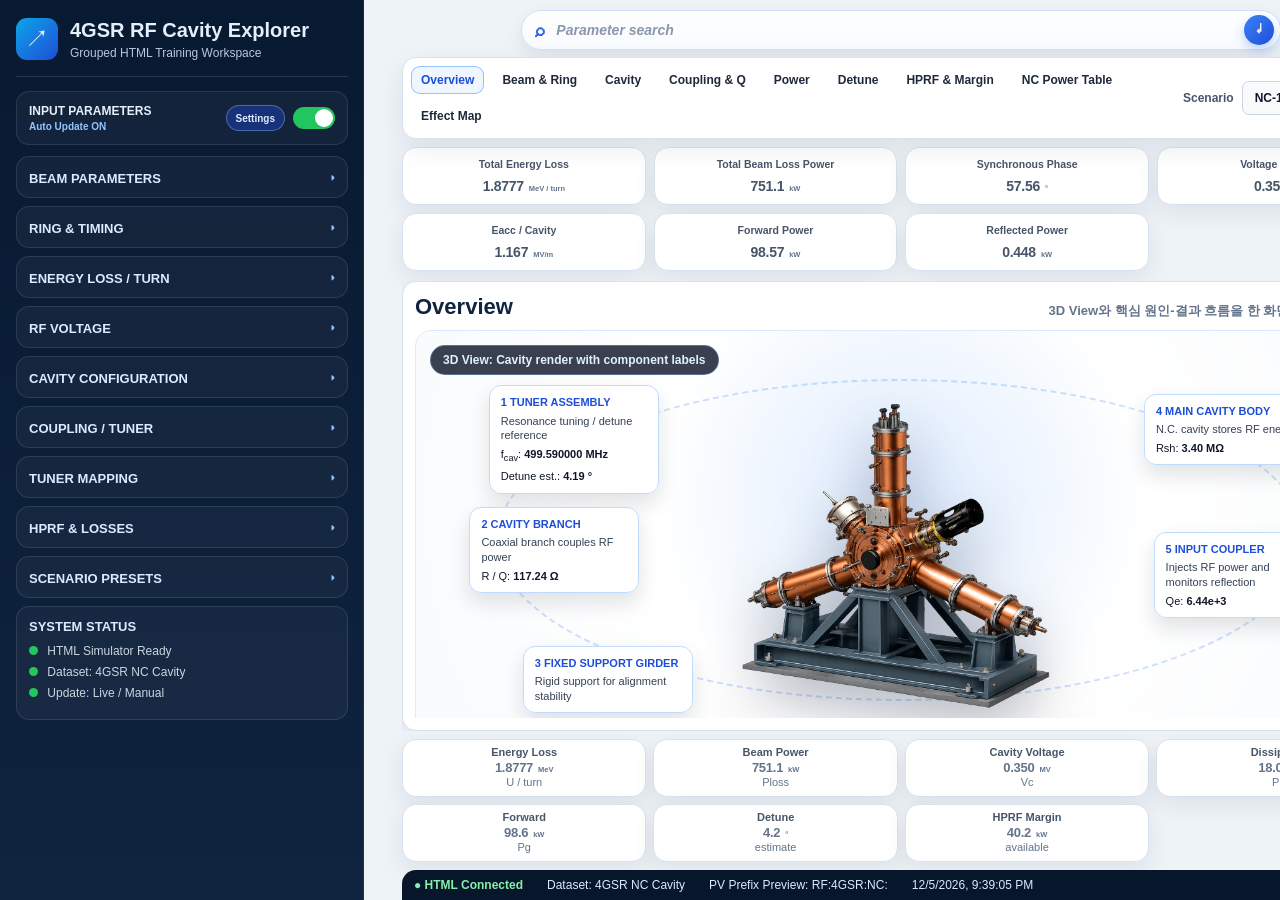
==== 4gsr_rf_cavity_explorer_html_v53_calculated_formula_tooltips/index.html @ 70a38a44 "Initial 4GSR RF Cavity Explorer V53" ====
<!DOCTYPE html>
<html lang="ko">
<head>
  <meta charset="UTF-8" />
  <meta name="viewport" content="width=device-width, initial-scale=1.0" />
  <title>4GSR RF Cavity Explorer</title>
  <link rel="stylesheet" href="style.css" />
</head>

<body>
  <div class="app-shell">
    <aside class="left-sidebar">
      <div class="sidebar-content-scroll">
      <div class="brand">
        <div class="brand-icon">↗</div>
        <div>
          <h1>4GSR RF Cavity Explorer</h1>
          <p>Grouped HTML Training Workspace</p>
        </div>
      </div>

      <div class="sidebar-section auto-row">
        <span>Input Parameters <small id="autoModeText">Auto Update ON</small></span>
        <button type="button" id="toggleAllGroups" class="group-toggle-btn">Settings</button>
        <label class="switch" title="ON: 입력 즉시 반영 / OFF: Apply Changes 후 반영">
          <input id="autoUpdate" type="checkbox" checked data-impact="Enable: 입력 즉시 계산 결과 반영. Disable: 입력값은 바뀌지만 Apply Changes를 눌러야 결과 반영." />
          <span></span>
        </label>
      </div>

      <div class="input-group" data-search-group="beam energy current ib">
        <h3>Beam Parameters</h3>
        <div class="group-body">
        <label>Beam Energy, E<sub>b</sub> <em>GeV</em>
          <input id="energy" type="number" value="4.0" step="0.1" data-impact="Energy Gain Ratio에 영향. 현재 RF power budget에는 직접 영향이 작습니다.">
        </label>
        <label>Beam Current, I<sub>b</sub> <em>mA</em>
          <input id="current" type="number" value="400" step="10" data-impact="Total Beam Loss Power, Beam Power Pb, Forward Power Pg, HPRF Margin에 영향.">
        </label>
      
        </div>
      </div><div class="input-group" data-search-group="ring timing circumference harmonic rf frequency revolution f0">
        <h3>Ring & Timing</h3>
        <div class="group-body">
        <label>Circumference, C <em>m</em>
          <input id="circumference" type="number" value="799.29698" step="0.00001" data-impact="Revolution frequency 검산 및 RF timing 구조에 영향.">
        </label>
        <label>Harmonic Number, h
          <input id="harmonic" type="number" value="1332" step="1" data-impact="RF Frequency = h × f0 검산값에 영향.">
        </label>
        <label>RF Frequency, f<sub>r</sub> <em>MHz</em>
          <input id="rfFreq" type="number" value="499.593469" step="0.000001" data-impact="RF period, Δf, Detune estimate에 영향.">
        </label>
        <div class="derived-pill">h × f<sub>0</sub> check: <strong id="sideRfCheck">-</strong></div>
        <label>Revolution Frequency, f<sub>0</sub> <em>MHz</em>
          <input id="revFreq" type="number" value="0.375070" step="0.000001" data-impact="RF Frequency = h × f0 검산값에 영향.">
        </label>
      
        </div>
      </div><div class="input-group" data-search-group="energy loss bending id other total">
        <h3>Energy Loss / Turn</h3>
        <div class="group-body">
        <label>Bending Loss <em>keV</em>
          <input id="lossBending" type="number" value="1097.65" step="0.01" data-impact="Total Energy Loss, Beam Loss Power, Synchronous Phase, Pb, Pg에 영향.">
        </label>
        <label>ID Loss <em>keV</em>
          <input id="lossID" type="number" value="720" step="0.01" data-impact="Total Energy Loss, Beam Loss Power, Synchronous Phase, Pb, Pg에 영향.">
        </label>
        <label>Other Loss <em>keV</em>
          <input id="lossOther" type="number" value="60" step="0.01" data-impact="Total Energy Loss, Beam Loss Power, Synchronous Phase, Pb, Pg에 영향.">
        </label>
        <div class="derived-pill">Total Energy Loss: <strong id="sideTotalLoss">-</strong></div>
      
        </div>
      </div><div class="input-group" data-search-group="rf voltage total voltage vacc">
        <h3>RF Voltage</h3>
        <div class="group-body">
        <label>Total Voltage, V<sub>acc</sub> <em>MV</em>
          <input id="vTotal" type="number" value="3.5" step="0.01" data-impact="q, φs, Voltage/Cavity, Eacc, Pc, βopt에 영향.">
        </label>
      
        </div>
      </div><div class="input-group" data-search-group="cavity number ncav r/q q0 rsh length eacc pc">
        <h3>Cavity Configuration</h3>
        <div class="group-body">
        <label># of Cavities
          <input id="nCav" type="number" value="10" step="1" min="1" data-impact="Voltage/Cavity, Eacc, Pc, Pb, Pg, 기준표 행 강조에 영향.">
        </label>
        <label>R / Q <em>Ω</em>
          <input id="rq" type="number" value="117.24" step="0.01" data-impact="R/Q 표시와 Cavity Branch 라벨에 영향.">
        </label>
        <label>Q<sub>0</sub>
          <input id="q0" type="number" value="29000" step="100" data-impact="Qe, QL에 영향.">
        </label>
        <label>Shunt Impedance, R<sub>sh</sub> <em>MΩ</em>
          <input id="rsh" type="number" value="3.4" step="0.01" data-impact="Dissipated Power Pc, βopt, Forward Power Pg에 영향.">
        </label>
        <label>Cavity Length, l<sub>c</sub> <em>m</em>
          <input id="cavLength" type="number" value="0.3000364062" step="0.001" data-impact="Eacc / cavity에 영향.">
        </label>
      
        </div>
      </div><div class="input-group" data-search-group="coupling beta tuner qe ql">
        <h3>Coupling / Tuner</h3>
        <div class="group-body">
        <label>Coupling Beta, β
          <input id="beta" type="number" value="4.5" step="0.1" data-impact="Qe, QL, βopt 비교, coupling 상태에 영향.">
        </label>
        <div class="derived-pill">External Q, Q<sub>e</sub>: <strong id="sideQe">-</strong></div>
      
        </div>
      </div><div class="input-group" data-search-group="tuner position plunger fcav delta detune frequency spec">
        <h3>Tuner Mapping</h3>
        <div class="group-body">
        <label>Tuner Position <em>mm</em>
          <input id="tunerPos" type="number" value="10.00" step="0.1" data-impact="CAD trend 기반 f_cav, Δf, Detune Estimate, Q0 trend에 영향.">
        </label>
        <label>Reference Position <em>mm</em>
          <input id="tunerRefPosition" type="number" value="10.00" step="0.1" data-impact="RF Test 기준점. 기본값 10 mm에서 foper=499.59 MHz로 정규화합니다.">
        </label>
        <label>Reference Frequency <em>MHz</em>
          <input id="tunerRefFreq" type="number" value="499.59" step="0.001" data-impact="RF Test 기준 운전 주파수. f_cav 추정 기준점과 spec 판정에 영향.">
        </label>
        <label>Spec Window <em>±MHz</em>
          <input id="tunerSpecWindow" type="number" value="0.25" step="0.01" data-impact="운전 주파수 PASS/WARNING 판정 범위에 영향.">
        </label>
        <div class="derived-pill">Mapping Source: <strong>CAD trend normalized to RF Test</strong></div>
        <div class="derived-pill">Estimated f<sub>cav</sub>: <strong id="sideFcav">-</strong></div>
        <div class="derived-pill">Δf = f<sub>RF</sub> - f<sub>cav</sub>: <strong id="sideDeltaF">-</strong></div>
      
        </div>
      </div><div class="input-group" data-search-group="hprf line loss hom sspa margin">
        <h3>HPRF & Losses</h3>
        <div class="group-body">
        <label>Transmission Line Loss <em>kW</em>
          <input id="lineLoss" type="number" value="10.0" step="0.01" data-impact="Required SSPA, HPRF Margin에 영향.">
        </label>
        <label>HOM Absorber Loss <em>kW</em>
          <input id="homLoss" type="number" value="5.0" step="0.01" data-impact="Required Coupler Power, Required SSPA, HPRF Margin에 영향.">
        </label>
        <label>SSPA Operation Point <em>%</em>
          <input id="opPoint" type="number" value="73" step="1" data-impact="Rated HPRF 및 Available Margin에 영향.">
        </label>
      
        </div>
      </div><div class="input-group" data-search-group="scenario nc8 nc9 nc10 nc11 nc12 custom">
        <h3>Scenario Presets</h3>
        <div class="group-body">
        <div class="scenario-buttons">
          <button type="button" class="scenario-btn" data-cav="8">NC-8</button>
          <button type="button" class="scenario-btn" data-cav="9">NC-9</button>
          <button type="button" class="scenario-btn" data-cav="10">NC-10</button>
          <button type="button" class="scenario-btn" data-cav="11">NC-11</button>
          <button type="button" class="scenario-btn" data-cav="12">NC-12</button>
          <button type="button" class="scenario-btn custom" data-cav="custom">CUSTOM</button>
        </div>
        <div id="pendingBadge" class="pending-badge">변경 대기: Apply Changes를 누르면 결과에 반영됩니다.</div>
        <div class="button-row">
          <button type="button" id="resetBtn" class="secondary-btn">Reset</button>
          <button type="button" id="applyBtn" class="primary-btn">Apply Changes</button>
        </div>
      
        </div>
      </div><div class="system-status">
        <h3>System Status</h3>
        <p><span></span> HTML Simulator Ready</p>
        <p><span></span> Dataset: 4GSR NC Cavity</p>
        <p><span></span> Update: Live / Manual</p>
      </div>
    
      </div>
      <div class="sidebar-scrollbar" aria-hidden="true"><div class="sidebar-scrollbar-thumb"></div></div>
    </aside>

    <main class="main-dashboard">
      <section class="search-row">
        <button type="button" id="mobileParamToggle" class="mobile-param-toggle">Parameters</button>
        <div class="parameter-search" role="search" aria-label="Parameter search">
          <span class="search-icon">⌕</span>
          <input id="parameterSearch" type="search" placeholder="Parameter search" autocomplete="off">
          <button type="button" id="parameterSearchBtn" aria-label="Search parameter">↵</button>
          <div id="searchSuggestions" class="search-suggestions"></div>
          <div id="searchStatus" class="search-status"></div>
        </div>
      </section>
      <header class="top-nav">
        <nav>
          <button type="button" class="tab active" data-tab="overview" data-guide="3D View와 핵심 계산 결과를 한 화면에서 확인합니다.">Overview</button>
          <button type="button" class="tab" data-tab="beam" data-guide="Beam energy, current, RF frequency, revolution timing과 beam power 변화를 확인합니다.">Beam & Ring</button>
          <button type="button" class="tab" data-tab="cavity" data-guide="Cavity 수, Vc, Eacc, Pc, Rsh 등 cavity load 변화를 확인합니다.">Cavity</button>
          <button type="button" class="tab" data-tab="coupling" data-guide="Q0, Qe, QL, β, βopt 관계와 coupling 민감도를 확인합니다.">Coupling & Q</button>
          <button type="button" class="tab" data-tab="power" data-guide="SSPA → Line → Coupler → Cavity → Beam RF power flow를 확인합니다.">Power</button>
          <button type="button" class="tab" data-tab="detune" data-guide="Tuner position, f_cav, Δf, detune estimate와 plunger tuning reference를 확인합니다.">Detune</button>
          <button type="button" class="tab" data-tab="hprf" data-guide="Required SSPA, rated HPRF, operation point, available margin을 확인합니다.">HPRF & Margin</button>
          <button type="button" class="tab" data-tab="diagnostics" data-guide="NC-8~NC-12 기준 RF power table을 확인합니다.">NC Power Table</button>
          <button type="button" class="tab" data-tab="effect" data-guide="입력 파라미터가 결과값과 운전 판단으로 연결되는 흐름을 확인합니다.">Effect Map</button>
        </nav>
        <div class="scenario-select">
          <span>Scenario</span>
          <select id="scenarioSelect">
            <option value="8">NC-8</option>
            <option value="9">NC-9</option>
            <option value="10" selected>NC-10 Baseline</option>
            <option value="11">NC-11</option>
            <option value="12">NC-12</option>
          </select>
        </div>
      </header>

      <section class="kpi-grid">
        <article class="kpi-card"><span>Total Energy Loss</span><strong id="kpiTotalLoss">-</strong><small>MeV / turn</small></article>
        <article class="kpi-card"><span>Total Beam Loss Power</span><strong id="kpiBeamLoss">-</strong><small>kW</small></article>
        <article class="kpi-card"><span>Synchronous Phase</span><strong id="kpiPhase">-</strong><small>acos(U / Vacc)</small></article>
        <article class="kpi-card"><span>Voltage / Cavity</span><strong id="kpiVc">-</strong><small>MV</small></article>
        <article class="kpi-card"><span>Eacc / Cavity</span><strong id="kpiEacc">-</strong><small>MV/m</small></article>
        <article class="kpi-card"><span>Forward Power</span><strong id="kpiPg">-</strong><small>kW</small></article>
        <article class="kpi-card"><span>Reflected Power</span><strong id="kpiPr">-</strong><small>kW</small></article>
      </section>

      <section class="workspace-grid">
        <section class="view-area card" id="mainViewArea">
          <div class="view-head">
            <h2 id="viewTitle">Overview</h2>
            <p id="viewSubtitle">3D View와 핵심 원인-결과 흐름을 한 화면에서 확인합니다.</p>
          </div>

          <div class="tab-panel active" id="panel-overview">
            <div class="cavity-scene mode-3d image-mode-label">
              <div id="modeBadge" class="mode-badge">3D View: Cavity render with component labels</div>
              <img src="assets/cavity.png" alt="4GSR NC Cavity render" class="cavity-img" draggable="false">
              <div class="annotation anno-tuner" data-label-area="tuner"><b>1 Tuner Assembly</b><span>Resonance tuning / detune reference</span><em>f<sub>cav</sub>: <strong id="annoFcav">-</strong></em><em>Detune est.: <strong id="annoDetune">-</strong></em></div>
              <div class="annotation anno-branch" data-label-area="branch"><b>2 Cavity Branch</b><span>Coaxial branch couples RF power</span><em>R / Q: <strong id="annoRQ">117.24 Ω</strong></em></div>
              <div class="annotation anno-frame" data-label-area="frame"><b>3 Fixed Support Girder</b><span>Rigid support for alignment stability</span></div>
              <div class="annotation anno-body" data-label-area="body"><b>4 Main Cavity Body</b><span>N.C. cavity stores RF energy</span><em>Rsh: <strong id="annoRsh">3.40 MΩ</strong></em></div>
              <div class="annotation anno-coupler" data-label-area="coupler"><b>5 Input Coupler</b><span>Injects RF power and monitors reflection</span><em>Qe: <strong id="annoQe">-</strong></em></div>
            </div>
          </div>

          <div class="tab-panel" id="panel-beam">
            <div class="panel-grid">
              <div class="info-card"><h3>Beam / Ring Basis</h3><p>Total energy loss determines how much RF power must be restored each turn.</p><dl><div><dt>fRF check</dt><dd id="beamRfCheck">-</dd></div><div><dt>Beam Loss Power</dt><dd id="beamLossPanel">-</dd></div></dl></div>
              <div class="info-card wide"><h3>Beam Current Sweep</h3><svg id="beamSweepChart" viewBox="0 0 520 260"></svg></div>
            </div>
          </div>

          <div class="tab-panel" id="panel-cavity">
            <div class="panel-grid">
              <div class="info-card"><h3>Cavity Configuration</h3><dl><div><dt>Voltage / Cavity</dt><dd id="panelVc">-</dd></div><div><dt>Eacc</dt><dd id="panelEacc">-</dd></div><div><dt>Pc</dt><dd id="panelPc">-</dd></div></dl></div>
              <div class="info-card wide"><h3>Cavity Count Sweep</h3><select id="chartMetric"><option value="coupler">Required Coupler Power</option><option value="hprf">HPRF Output</option><option value="rated">Rated HPRF</option><option value="pc">Dissipated Power</option><option value="pb">Beam Power</option></select><svg id="cavitySweepChart" viewBox="0 0 520 260"></svg></div>
            </div>
          </div>

          <div class="tab-panel" id="panel-coupling">
            <div class="panel-grid">
              <div class="info-card"><h3>Coupling & Q</h3><dl><div><dt>Qe = Q0 / β</dt><dd id="panelQe">-</dd></div><div><dt>QL = Q0 / (1+β)</dt><dd id="panelQL">-</dd></div><div><dt>βopt</dt><dd id="panelBetaOpt">-</dd></div></dl></div>
              <div class="info-card"><h3>Coupling Meaning</h3><p>Beam loading changes optimum coupling. β and QL affect detune sensitivity and reflected power condition.</p></div>
            </div>
          </div>

          <div class="tab-panel" id="panel-power">
            <div class="power-flow-wide">
              <h3>RF Power Flow</h3>
              <div class="power-flow-mainline">
                <div class="node">SSPA<br><strong id="flowSSPA">-</strong></div>
                <span>→</span>
                <div class="node">Line Loss<br><strong id="flowLine">-</strong></div>
                <span>→</span>
                <div class="node">Coupler<br><strong id="flowCoupler">-</strong></div>
                <span>→</span>
                <div class="node">Cavity<br><strong id="flowCavity">-</strong></div>
                <span>→</span>
                <div class="node">Beam<br><strong id="flowBeam">-</strong></div>
              </div>
              <div class="power-flow-split">
                <div>Dissipated<br><strong id="flowPc">-</strong></div>
                <div>Reflected<br><strong id="flowPr">-</strong></div>
              </div>
            </div>
          </div>

          <div class="tab-panel" id="panel-detune">
            <div class="panel-grid">
              <div class="info-card"><h3>Tuner Mapping</h3><dl><div><dt>Estimated f<sub>cav</sub></dt><dd id="panelFcav">-</dd></div><div><dt>Δf</dt><dd id="panelDeltaF">-</dd></div><div><dt>df/dx</dt><dd id="panelSlope">-</dd></div><div><dt>CAD Q0 Trend</dt><dd id="panelCadQ0">-</dd></div></dl></div>
              <div class="info-card gauge-card">
                <h3>Detune Estimate</h3>
                <div class="detune-semi-gauge">
                  <svg class="detune-semi-svg" viewBox="0 0 1000 620" role="img" aria-label="Detune Estimate Gauge">
                    <defs>
                      <linearGradient id="detuneArcGradient" x1="0" y1="0" x2="1" y2="0">
                        <stop offset="0%" stop-color="#3b82f6"></stop>
                        <stop offset="45%" stop-color="#bfdbfe"></stop>
                        <stop offset="55%" stop-color="#fee2e2"></stop>
                        <stop offset="100%" stop-color="#ef4444"></stop>
                      </linearGradient>
                      <radialGradient id="detuneFillGradient" cx="50%" cy="92%" r="85%">
                        <stop offset="0%" stop-color="rgba(255,255,255,0.96)"></stop>
                        <stop offset="54%" stop-color="rgba(255,255,255,0.90)"></stop>
                        <stop offset="100%" stop-color="rgba(59,130,246,0.18)"></stop>
                      </radialGradient>
                      <filter id="semiNeedleShadow" x="-60%" y="-60%" width="220%" height="220%">
                        <feDropShadow dx="10" dy="10" stdDeviation="7" flood-color="rgba(0,0,0,0.26)"></feDropShadow>
                      </filter>
                    </defs>

                    <line class="detune-title-rule top" x1="70" y1="78" x2="930" y2="78"></line>

                    <path class="detune-semi-fill" d="M180 470 A320 320 0 0 1 820 470 L500 470 Z"></path>
                    <path class="detune-semi-arc" d="M180 470 A320 320 0 0 1 820 470"></path>

                    <g class="detune-major-ticks">
                      <line x1="180" y1="470" x2="218" y2="470"></line>
                      <line x1="223" y1="310" x2="258" y2="330"></line>
                      <line x1="340" y1="193" x2="360" y2="228"></line>
                      <line x1="500" y1="150" x2="500" y2="192"></line>
                      <line x1="660" y1="193" x2="640" y2="228"></line>
                      <line x1="777" y1="310" x2="742" y2="330"></line>
                      <line x1="820" y1="470" x2="782" y2="470"></line>
                    </g>

                    <g class="detune-minor-ticks">
                      <line x1="248" y1="396" x2="277" y2="407"></line>
                      <line x1="286" y1="256" x2="311" y2="278"></line>
                      <line x1="420" y1="160" x2="428" y2="192"></line>
                      <line x1="580" y1="160" x2="572" y2="192"></line>
                      <line x1="714" y1="256" x2="689" y2="278"></line>
                      <line x1="752" y1="396" x2="723" y2="407"></line>
                    </g>

                    <g class="detune-angle-labels">
                      <text x="142" y="474">-90°</text>
                      <text x="138" y="306">-60°</text>
                      <text x="300" y="184">-30°</text>
                      <text x="500" y="123">0°</text>
                      <text x="700" y="184">+30°</text>
                      <text x="862" y="306">+60°</text>
                      <text x="858" y="474">+90°</text>
                    </g>

                    <g id="detuneNeedleGroup" transform="rotate(0 500 470)">
                      <path id="detuneNeedle" class="detune-semi-needle detune-visible-needle" d="M489 470 L489 238 Q489 224 500 224 Q511 224 511 238 L511 470 Z"></path>
                    </g>
                    <circle class="detune-semi-pivot" cx="500" cy="470" r="42"></circle>

                    <text class="detune-minus-title" x="112" y="568">− Angle°</text>
                    <text class="detune-plus-title" x="888" y="568">+ Angle°</text>

                    <foreignObject x="360" y="514" width="280" height="72">
                      <div xmlns="http://www.w3.org/1999/xhtml" class="detune-digital-box">
                        <span id="detuneCurrentAngleLabel">-</span>
                      </div>
                    </foreignObject>
                    <text class="detune-digital-caption" x="500" y="606">DETUNE</text>
                  </svg>
                </div>
                <strong id="detuneValue" class="detune-hidden-value">-</strong>
              </div>
            </div>

            <div class="detune-reference-card">
              <h3>Tuner Plunger Tuning Range Reference</h3>
              <p>RI measurement/CAD trend example for 100 mm plunger tuner: vacuum frequency at 23°C and unloaded Q versus plunger penetration.</p>
              <img src="assets/tuner_plunger_range_reference.png" alt="Tuner plunger tuning range reference graph">
            </div>
          </div>

          <div class="tab-panel" id="panel-hprf">
            <div class="panel-grid">
              <div class="info-card"><h3>HPRF Margin</h3><dl><div><dt>Required @ Coupler</dt><dd id="marginCoupler">-</dd></div><div><dt>Required @ SSPA</dt><dd id="marginSSPA">-</dd></div><div><dt>Rated HPRF</dt><dd id="marginRated">-</dd></div><div><dt>Available Margin</dt><dd id="marginAvailable">-</dd></div></dl></div>
            </div>
          </div>

          <div class="tab-panel" id="panel-diagnostics">
            <div class="table-wrap"><table class="budget-table"><thead><tr><th># Cavities</th><th>Dissipated Power [kW]</th><th>Beam Power [kW]</th><th>HOM Loss [kW]</th><th>Required Coupler [kW]</th><th>HPRF Output [kW]</th><th>Reflected Power [kW]</th><th>Rated HPRF [kW]</th></tr></thead><tbody><tr data-cav="8"><td>8</td><td>28.15</td><td>93.88</td><td>5.00</td><td>127.07</td><td>137.07</td><td>0.042</td><td>187.8</td></tr><tr data-cav="9"><td>9</td><td>22.24</td><td>83.45</td><td>5.00</td><td>110.77</td><td>120.77</td><td>0.079</td><td>165.4</td></tr><tr data-cav="10"><td>10</td><td>18.01</td><td>75.11</td><td>5.00</td><td>98.57</td><td>108.57</td><td>0.448</td><td>148.7</td></tr><tr data-cav="11"><td>11</td><td>14.89</td><td>68.28</td><td>5.00</td><td>89.14</td><td>99.14</td><td>0.976</td><td>135.8</td></tr><tr data-cav="12"><td>12</td><td>12.51</td><td>62.59</td><td>5.00</td><td>80.73</td><td>90.73</td><td>0.629</td><td>124.3</td></tr></tbody></table></div>
          </div>
        

          <div class="tab-panel" id="panel-effect">
            <div class="effect-map-panel">
              <section class="effect-flow-card">
                <h3>Effect Map</h3>
                <p>입력 파라미터가 어떤 계산 결과와 RF 운전 판단으로 연결되는지 한눈에 보는 흐름표입니다.</p>
                <div class="effect-grid">
                  <div class="effect-row"><span class="effect-source">Beam Current</span><b>→</b><span>Beam Power</span><b>→</b><span>Forward Power</span><b>→</b><span>HPRF Margin</span></div>
                  <div class="effect-row"><span class="effect-source">Total Voltage</span><b>→</b><span>Voltage / Cavity</span><b>→</b><span>Eacc</span><b>→</b><span>Dissipated Power</span></div>
                  <div class="effect-row"><span class="effect-source"># Cavities</span><b>→</b><span>Vc, Pc, Pb</span><b>→</b><span>Required Coupler</span><b>→</b><span>NC Power Table</span></div>
                  <div class="effect-row"><span class="effect-source">Tuner Position</span><b>→</b><span>f_cav</span><b>→</b><span>Δf</span><b>→</b><span>Detune Estimate</span></div>
                  <div class="effect-row"><span class="effect-source">Coupling Beta</span><b>→</b><span>Qe</span><b>→</b><span>QL</span><b>→</b><span>Detune Sensitivity</span></div>
                  <div class="effect-row"><span class="effect-source">Line / HOM Loss</span><b>→</b><span>Required SSPA</span><b>→</b><span>Rated HPRF</span><b>→</b><span>Available Margin</span></div>
                </div>
              </section>

              <section class="effect-table-card">
                <h3>Flow Table</h3>
                <table class="flow-table">
                  <thead>
                    <tr>
                      <th>Group</th>
                      <th>Main Input</th>
                      <th>Direct Result</th>
                      <th>Final Check</th>
                    </tr>
                  </thead>
                  <tbody>
                    <tr><td>Beam</td><td>Ib, U loss</td><td>Pb, Pg</td><td>RF power demand</td></tr>
                    <tr><td>Cavity</td><td>Vacc, Ncav, Rsh</td><td>Vc, Eacc, Pc</td><td>per-cavity load</td></tr>
                    <tr><td>Coupling</td><td>β, Q0</td><td>Qe, QL, βopt</td><td>reflection tendency</td></tr>
                    <tr><td>Tuner</td><td>Position, f_ref</td><td>f_cav, Δf</td><td>detune estimate</td></tr>
                    <tr><td>HPRF</td><td>Line/HOM loss, op point</td><td>SSPA output, rated HPRF</td><td>available margin</td></tr>
                  </tbody>
                </table>
              </section>
            </div>
          </div>

        
</section>
<aside class="right-rail">
          <section class="card result-card">
            <h2>Calculated Results</h2>
            <dl>
              <div><dt>Over-voltage Factor (q)</dt><dd id="resQ">-</dd></div>
              <div><dt>cos(φs)</dt><dd id="resCos">-</dd></div>
              <div><dt>Synchronous Phase (φs)</dt><dd id="resPhase">-</dd></div>
              <div><dt>R / Q</dt><dd id="resRQ">-</dd></div>
              <div><dt>Rsh</dt><dd id="resRsh">-</dd></div>
              <div><dt>Q0</dt><dd id="resQ0">-</dd></div>
              <div><dt>Loaded Q (QL)</dt><dd id="resQL">-</dd></div>
              <div><dt>Coupling Beta (β)</dt><dd id="resBeta">-</dd></div>
              <div><dt>Optimum Beta (βopt)</dt><dd id="resBetaOpt">-</dd></div>
              <div><dt>Eacc / cavity</dt><dd id="resEacc">-</dd></div>
              <div><dt>Dissipated Power (Pc)</dt><dd id="resPc">-</dd></div>
              <div><dt>Beam Power (Pb)</dt><dd id="resPb">-</dd></div>
              <div><dt>Forward Power (Pg)</dt><dd id="resPg">-</dd></div>
              <div><dt>Reflected Power (Pr)</dt><dd id="resPr">-</dd></div>
              <div><dt>Estimated f<sub>cav</sub></dt><dd id="resFcav">-</dd></div>
              <div><dt>Frequency Error Δf</dt><dd id="resDeltaF">-</dd></div>
              <div><dt>Local df/dx</dt><dd id="resTuneSlope">-</dd></div>
              <div><dt>CAD Q0 Trend</dt><dd id="resCadQ0">-</dd></div>
              <div><dt>Detune Estimate</dt><dd id="resDetuneEstimate">-</dd></div>
              <div><dt>Frequency Spec</dt><dd id="resFreqSpec">-</dd></div>
              <div><dt>Energy Gain Ratio</dt><dd id="resGain">-</dd></div>
            </dl>
          </section>
</aside>
      </section>

      <section class="parameter-widget-grid">
        <article class="mini-widget"><b>Energy Loss</b><strong id="widgetEnergy">-</strong><span>U / turn</span></article>
        <article class="mini-widget"><b>Beam Power</b><strong id="widgetBeam">-</strong><span>Ploss</span></article>
        <article class="mini-widget"><b>Cavity Voltage</b><strong id="widgetVc">-</strong><span>Vc</span></article>
        <article class="mini-widget"><b>Dissipated</b><strong id="widgetPc">-</strong><span>Pc</span></article>
        <article class="mini-widget"><b>Forward</b><strong id="widgetPg">-</strong><span>Pg</span></article>
        <article class="mini-widget"><b>Detune</b><strong id="widgetDetune">-</strong><span>estimate</span></article>
        <article class="mini-widget"><b>HPRF Margin</b><strong id="widgetMargin">-</strong><span>available</span></article>
      </section>

      <footer class="footer-bar">
        <span>● HTML Connected</span>
        <span>Dataset: 4GSR NC Cavity</span>
        <span>PV Prefix Preview: RF:4GSR:NC:</span>
        <span id="footerTime">-</span>
        <span class="version-badge">V.53</span>
      </footer>
    </main>
  </div>

  <div id="inputImpactTooltip" class="input-impact-tooltip" role="tooltip"></div>
  <div id="hoverGuideTooltip" class="hover-guide-tooltip" role="tooltip"></div>
  <div id="formulaTooltip" class="formula-tooltip" role="tooltip"></div>
  <script src="app.js"></script>
</body>
</html>
---- 4gsr_rf_cavity_explorer_html_v53_calculated_formula_tooltips/style.css ----
* { box-sizing: border-box; }

:root {
  --navy: #07162b;
  --navy-2: #10233f;
  --blue: #2563eb;
  --green: #16a34a;
  --orange: #f59e0b;
  --red: #ef4444;
  --ink: #0f172a;
  --muted: #64748b;
  --line: #d8e2ef;
  --panel: #ffffff;
  --bg: #eef3f8;
}

body {
  margin: 0;
  font-family: Arial, "Noto Sans KR", sans-serif;
  background: var(--bg);
  color: var(--ink);
}

button, input, select { font: inherit; }
button { cursor: pointer; }

.app-shell {
  display: grid;
  grid-template-columns: 355px 1fr;
  min-height: 100vh;
}

.left-sidebar {
  background: linear-gradient(180deg, #081a31 0%, #10233f 100%);
  color: #e5eefb;
  padding: 18px 16px 22px;
  position: sticky;
  top: 0;
  height: 100vh;
  overflow-y: auto;
  border-right: 1px solid rgba(255,255,255,0.08);
}

.brand {
  display: flex;
  gap: 12px;
  align-items: center;
  padding-bottom: 16px;
  border-bottom: 1px solid rgba(255,255,255,0.12);
  margin-bottom: 14px;
}

.brand-icon {
  width: 42px;
  height: 42px;
  border-radius: 11px;
  display: grid;
  place-items: center;
  font-size: 24px;
  background: linear-gradient(135deg, #0ea5e9, #1d4ed8);
}

.brand h1 { font-size: 20px; margin: 0; }
.brand p { margin: 4px 0 0; font-size: 12px; color: #b8c7da; }

.sidebar-section,
.input-group,
.system-status {
  background: rgba(255,255,255,0.04);
  border: 1px solid rgba(255,255,255,0.10);
  border-radius: 13px;
  padding: 12px;
  margin-bottom: 11px;
}

.auto-row {
  display: flex;
  align-items: center;
  justify-content: space-between;
  text-transform: uppercase;
  font-size: 12px;
  font-weight: 800;
}

.auto-row small {
  display: block;
  margin-top: 3px;
  color: #93c5fd;
  font-size: 10px;
  font-weight: 900;
  text-transform: none;
}

.switch input { display: none; }
.switch span {
  display: block;
  width: 42px;
  height: 22px;
  border-radius: 999px;
  background: #475569;
  position: relative;
}
.switch span::after {
  content: "";
  width: 18px;
  height: 18px;
  background: #fff;
  position: absolute;
  top: 2px;
  left: 2px;
  border-radius: 50%;
  transition: 0.2s;
}
.switch input:checked + span { background: #22c55e; }
.switch input:checked + span::after { transform: translateX(20px); }

.input-group h3,
.system-status h3 {
  margin: 0 0 10px;
  color: #dbeafe;
  font-size: 13px;
  text-transform: uppercase;
}

.input-group label {
  display: grid;
  grid-template-columns: 1fr 110px;
  align-items: center;
  gap: 8px;
  margin: 7px 0;
  font-size: 12px;
  color: #cbd5e1;
}

.input-group label em {
  color: #93a4b8;
  font-style: normal;
}

.input-group input,
.scenario-select select {
  width: 100%;
  height: 30px;
  padding: 4px 8px;
  border-radius: 7px;
  border: 1px solid rgba(203,213,225,0.28);
  color: #f8fafc;
  background: rgba(15, 23, 42, 0.60);
}

.derived-pill {
  margin-top: 8px;
  background: rgba(34, 197, 94, 0.12);
  border: 1px solid rgba(34, 197, 94, 0.25);
  border-radius: 8px;
  padding: 8px;
  color: #bbf7d0;
  font-size: 12px;
}

.scenario-buttons {
  display: grid;
  grid-template-columns: repeat(3, 1fr);
  gap: 7px;
  margin-bottom: 10px;
}

.scenario-btn {
  height: 30px;
  background: transparent;
  color: #dbeafe;
  border: 1px solid rgba(219,234,254,0.35);
  border-radius: 7px;
  font-size: 12px;
  font-weight: 800;
}

.scenario-btn:hover,
.scenario-btn.active {
  background: #1d4ed8;
  border-color: #60a5fa;
}

.button-row {
  display: grid;
  grid-template-columns: 1fr 1fr;
  gap: 8px;
}

.primary-btn,
.secondary-btn {
  border: none;
  height: 34px;
  border-radius: 8px;
  font-weight: 800;
  font-size: 12px;
}

.primary-btn { color: #fff; background: #2563eb; }
.secondary-btn {
  color: #e2e8f0;
  background: rgba(15, 23, 42, 0.75);
  border: 1px solid rgba(203,213,225,0.20);
}

.primary-btn.attention {
  animation: applyAttention 1.1s ease-in-out infinite;
}

@keyframes applyAttention {
  0%, 100% { box-shadow: 0 0 0 0 rgba(249, 115, 22, 0.0); }
  50% { box-shadow: 0 0 0 4px rgba(249, 115, 22, 0.35); }
}

.pending-badge {
  display: none;
  margin-bottom: 8px;
  padding: 8px 9px;
  border-radius: 9px;
  background: rgba(249, 115, 22, 0.14);
  border: 1px solid rgba(249, 115, 22, 0.40);
  color: #fed7aa;
  font-size: 11px;
  font-weight: 900;
  line-height: 1.35;
}
.pending-badge.visible { display: block; }

.system-status p { margin: 7px 0; font-size: 12px; color: #cbd5e1; }
.system-status span {
  display: inline-block;
  width: 9px;
  height: 9px;
  background: #22c55e;
  border-radius: 50%;
  margin-right: 6px;
}

.main-dashboard {
  min-width: 0;
  padding: 14px 16px 0;
}

.top-nav {
  display: flex;
  justify-content: space-between;
  align-items: center;
  background: #fff;
  border: 1px solid var(--line);
  border-radius: 14px;
  padding: 10px;
  margin-bottom: 12px;
  box-shadow: 0 10px 26px rgba(15, 23, 42, 0.08);
  position: sticky;
  top: 0;
  z-index: 20;
}

.top-nav nav { display: flex; flex-wrap: wrap; gap: 8px; }

.tab {
  border: none;
  background: transparent;
  color: #1e293b;
  font-weight: 900;
  border-radius: 9px;
  padding: 9px 12px;
  font-size: 13px;
}

.tab.active {
  background: #eff6ff;
  color: #1d4ed8;
  box-shadow: inset 0 0 0 1px #93c5fd;
}

.scenario-select {
  display: flex;
  gap: 8px;
  align-items: center;
  white-space: nowrap;
  font-size: 12px;
  color: #475569;
  font-weight: 800;
}

.scenario-select select {
  background: #f8fafc;
  color: #0f172a;
  height: 34px;
  min-width: 150px;
  border: 1px solid #cbd5e1;
}

.kpi-grid {
  display: grid;
  grid-template-columns: repeat(7, minmax(120px, 1fr));
  gap: 10px;
  margin-bottom: 12px;
}

.kpi-card,
.card,
.info-card,
.mini-widget {
  background: #fff;
  border: 1px solid var(--line);
  border-radius: 14px;
  box-shadow: 0 8px 24px rgba(15, 23, 42, 0.08);
}

.kpi-card { padding: 14px; }
.kpi-card span {
  display: block;
  color: #475569;
  font-size: 12px;
  font-weight: 800;
  min-height: 28px;
}
.kpi-card strong {
  display: block;
  color: #0f172a;
  font-size: 22px;
  margin-top: 4px;
}
.kpi-card small { color: #64748b; font-size: 12px; }

.workspace-grid {
  display: grid;
  grid-template-columns: minmax(640px, 1fr) 420px;
  gap: 12px;
  align-items: start;
}

.view-area {
  padding: 14px;
  min-height: 660px;
}

.view-head {
  display: flex;
  justify-content: space-between;
  gap: 16px;
  align-items: end;
  margin-bottom: 10px;
}

.view-head h2 {
  margin: 0;
  color: #10233f;
}

.view-head p {
  margin: 4px 0 0;
  color: #64748b;
  font-size: 13px;
  font-weight: 700;
}

.right-rail {
  display: grid;
  gap: 12px;
  position: sticky;
  top: 92px;
  max-height: calc(100vh - 100px);
  overflow-y: auto;
}

.tab-panel { display: none; }
.tab-panel.active { display: block; }

.cavity-scene {
  min-height: 575px;
  position: relative;
  border-radius: 16px;
  background:
    radial-gradient(circle at 50% 40%, rgba(219,234,254,0.95), rgba(255,255,255,0.88) 45%, #f8fafc 100%);
  overflow: hidden;
  border: 1px solid #dbeafe;
}

.cavity-scene::before {
  content: "";
  position: absolute;
  inset: 48px 80px;
  border: 2px dashed rgba(59, 130, 246, 0.25);
  border-radius: 50%;
}

.cavity-img {
  position: absolute;
  width: min(78%, 900px);
  max-height: 84%;
  object-fit: contain;
  left: 50%;
  top: 53%;
  transform: translate(-50%, -50%);
  filter: drop-shadow(0 24px 28px rgba(15,23,42,0.28));
}

.mode-badge {
  position: absolute;
  top: 14px;
  left: 14px;
  z-index: 5;
  background: rgba(15, 23, 42, 0.82);
  color: #e0f2fe;
  border: 1px solid rgba(147, 197, 253, 0.35);
  border-radius: 999px;
  padding: 7px 12px;
  font-size: 12px;
  font-weight: 900;
}

.annotation {
  position: absolute;
  width: 205px;
  padding: 10px 12px;
  background: rgba(255,255,255,0.92);
  border: 1px solid #bfdbfe;
  border-radius: 12px;
  box-shadow: 0 10px 20px rgba(15,23,42,0.12);
  font-size: 12px;
  z-index: 2;
}

.annotation b {
  display: block;
  color: #1d4ed8;
  text-transform: uppercase;
  margin-bottom: 6px;
}

.annotation span { display: block; color: #334155; line-height: 1.35; }
.annotation em { display: block; margin-top: 7px; font-style: normal; color: #0f172a; }

.anno-tuner { left: 72px; top: 92px; }
.anno-branch { left: 55px; top: 260px; }
.anno-frame { left: 96px; bottom: 72px; }
.anno-body { right: 72px; top: 105px; }
.anno-coupler { right: 58px; top: 300px; }

.panel-grid {
  display: grid;
  grid-template-columns: 0.9fr 1.4fr;
  gap: 12px;
}

.info-card {
  padding: 16px;
  min-height: 220px;
}

.info-card.wide { min-height: 310px; }

.info-card h3,
.result-card h2,
.cause-card h2 {
  margin: 0 0 12px;
  color: #10233f;
  font-size: 17px;
}

.info-card p {
  color: #475569;
  font-weight: 700;
  line-height: 1.5;
}

dl { margin: 0; }
.info-card div,
.result-card div {
  display: flex;
  justify-content: space-between;
  gap: 12px;
  padding: 7px 0;
  border-bottom: 1px solid #edf2f7;
  font-size: 12px;
}

dt { color: #475569; font-weight: 800; }
dd {
  margin: 0;
  font-weight: 900;
  color: #0f172a;
  text-align: right;
}

.result-card,
.cause-card { padding: 14px; }

.result-card div {
  display: flex;
  justify-content: space-between;
  padding: 6px 0;
}

.flow-row {
  display: grid;
  grid-template-columns: 1fr auto 1fr auto 1fr;
  gap: 7px;
  align-items: center;
  margin: 7px 0;
  font-size: 12px;
}

.flow-row span {
  text-align: center;
  padding: 8px 7px;
  background: #eff6ff;
  color: #1d4ed8;
  border: 1px solid #bfdbfe;
  border-radius: 8px;
  font-weight: 800;
}

.flow-row.hot span {
  background: #fff7ed;
  color: #ea580c;
  border-color: #fed7aa;
}

svg {
  width: 100%;
  height: 260px;
  display: block;
}

.axis { stroke: #cbd5e1; stroke-width: 1; }
.grid-line { stroke: #e2e8f0; stroke-width: 1; }
.chart-line { fill: none; stroke-width: 3; }
.chart-dot { stroke: #fff; stroke-width: 2; }
.chart-label, .axis-label { fill: #475569; font-size: 11px; font-weight: 700; }
.legend-item { font-size: 11px; font-weight: 800; fill: #475569; }

.power-diagram {
  display: flex;
  align-items: center;
  gap: 8px;
  flex-wrap: wrap;
}

.node {
  min-width: 86px;
  padding: 10px;
  background: #eff6ff;
  border: 1px solid #bfdbfe;
  border-radius: 10px;
  color: #1e3a8a;
  font-size: 12px;
  font-weight: 800;
  text-align: center;
}

.node strong { display: block; color: #0f172a; margin-top: 4px; }

.split-flow {
  display: grid;
  grid-template-columns: repeat(3, 1fr);
  gap: 8px;
  margin-top: 10px;
}

.split-flow div {
  background: #f8fafc;
  border: 1px solid var(--line);
  border-radius: 9px;
  padding: 8px;
  font-size: 12px;
  font-weight: 800;
}

.gauge-card { text-align: center; }
.gauge {
  position: relative;
  width: 170px;
  height: 95px;
  margin: 18px auto 4px;
  overflow: hidden;
}

.gauge-arc {
  width: 170px;
  height: 170px;
  border-radius: 50%;
  background: conic-gradient(from 230deg, #16a34a 0deg, #eab308 70deg, #ef4444 120deg, transparent 120deg);
}

.gauge-arc::after {
  content: "";
  position: absolute;
  width: 116px;
  height: 116px;
  background: #fff;
  border-radius: 50%;
  left: 27px;
  top: 27px;
}

.gauge-needle {
  position: absolute;
  width: 4px;
  height: 74px;
  background: #0f172a;
  left: 83px;
  bottom: 0;
  transform-origin: bottom center;
  transform: rotate(0deg);
  border-radius: 4px;
  z-index: 2;
}

.gauge-center {
  position: absolute;
  width: 16px;
  height: 16px;
  background: #0f172a;
  border-radius: 50%;
  left: 77px;
  bottom: -1px;
  z-index: 3;
}

.table-wrap { overflow-x: auto; }

.budget-table {
  width: 100%;
  border-collapse: collapse;
  font-size: 12px;
  overflow: hidden;
  border-radius: 10px;
}

.budget-table th {
  background: var(--navy-2);
  color: #fff;
  padding: 11px 10px;
  white-space: nowrap;
  text-align: center;
}

.budget-table td {
  padding: 10px 10px;
  border-bottom: 1px solid #e2e8f0;
  text-align: center;
}

.budget-table tbody tr:nth-child(even) td { background: #f6f9fd; }

.budget-table tbody tr.selected-row,
.budget-table tbody tr.selected-row td {
  background: #bfdbfe !important;
  font-weight: 900;
}

.budget-table tbody tr.selected-row {
  outline: 3px solid #2563eb;
  outline-offset: -3px;
  box-shadow: inset 6px 0 0 #1d4ed8;
}

.parameter-widget-grid {
  display: grid;
  grid-template-columns: repeat(7, 1fr);
  gap: 10px;
  margin: 12px 0;
}

.mini-widget {
  padding: 13px;
}

.mini-widget b {
  display: block;
  color: #475569;
  font-size: 12px;
}

.mini-widget strong {
  display: block;
  margin-top: 5px;
  font-size: 18px;
  color: #0f172a;
}

.mini-widget span {
  display: block;
  margin-top: 2px;
  color: #64748b;
  font-size: 11px;
}

.footer-bar {
  display: flex;
  gap: 24px;
  flex-wrap: wrap;
  background: var(--navy);
  color: #dbeafe;
  padding: 12px 16px;
  border-radius: 14px 14px 0 0;
  font-size: 12px;
}

.footer-bar span:first-child { color: #86efac; font-weight: 900; }

.value-changed {
  animation: valueChangedPulse 1.2s ease-out;
}

@keyframes valueChangedPulse {
  0% { background: #fef3c7; color: #92400e; box-shadow: 0 0 0 4px rgba(245, 158, 11, 0.28); }
  100% { background: transparent; box-shadow: none; }
}

.changed-panel {
  animation: changedPanelPulse 1.2s ease-out;
}

@keyframes changedPanelPulse {
  0% { outline: 3px solid rgba(245, 158, 11, 0.65); outline-offset: 2px; }
  100% { outline: none; }
}

.annotation.label-impact {
  animation: labelImpactPulse 1.4s ease-out;
  border-color: #f59e0b !important;
  box-shadow: 0 0 0 4px rgba(245, 158, 11, 0.22), 0 12px 28px rgba(15, 23, 42, 0.18) !important;
}

.annotation.label-impact b::after {
  content: "  CHANGED";
  display: inline-block;
  margin-left: 6px;
  padding: 2px 6px;
  border-radius: 999px;
  background: #f59e0b;
  color: #111827;
  font-size: 9px;
  font-weight: 900;
}

@keyframes labelImpactPulse {
  0% { transform: translateY(-2px) scale(1.03); background: #fffbeb; }
  100% { background: rgba(255,255,255,0.92); }
}

.input-impact-tooltip {
  position: fixed;
  z-index: 10000;
  max-width: 360px;
  padding: 11px 13px;
  border-radius: 12px;
  background: rgba(15, 23, 42, 0.96);
  color: #f8fafc;
  border: 1px solid rgba(147, 197, 253, 0.42);
  box-shadow: 0 18px 38px rgba(15, 23, 42, 0.32);
  font-size: 12px;
  line-height: 1.45;
  pointer-events: none;
  opacity: 0;
  transform: translateY(6px);
  transition: opacity 0.12s ease, transform 0.12s ease;
}

.input-impact-tooltip.visible { opacity: 1; transform: translateY(0); }

.spec-pass { color: #16a34a !important; font-weight: 900; }
.spec-warning { color: #f97316 !important; font-weight: 900; }
.spec-fail { color: #ef4444 !important; font-weight: 900; }

@media (max-width: 1450px) {
  .workspace-grid { grid-template-columns: 1fr; }
  .right-rail { position: static; max-height: none; }
  .parameter-widget-grid { grid-template-columns: repeat(4, 1fr); }
}

@media (max-width: 980px) {
  .app-shell { display: block; }
  .left-sidebar { position: static; height: auto; }
  .kpi-grid,
  .parameter-widget-grid { grid-template-columns: 1fr; }
  .panel-grid { grid-template-columns: 1fr; }
  .cavity-scene { min-height: 480px; }
  .annotation { position: static; display: inline-block; margin: 6px; vertical-align: top; }
  .cavity-img { width: 92%; top: 48%; }
}


/* v18: grouped panel refinements */
#panel-power .panel-grid {
  grid-template-columns: 1fr;
}

#panel-power .info-card.wide {
  min-height: 360px;
}

#panel-power .power-diagram {
  display: grid;
  grid-template-columns: 1fr auto 1fr auto 1fr auto 1fr auto 1fr;
  gap: 14px;
  align-items: stretch;
  width: 100%;
  margin-top: 18px;
}

#panel-power .node {
  min-width: 0;
  min-height: 96px;
  display: grid;
  place-items: center;
  font-size: 14px;
}

#panel-power .power-diagram > span {
  display: grid;
  place-items: center;
  color: #64748b;
  font-weight: 900;
  font-size: 18px;
}

#panel-power .split-flow {
  grid-template-columns: repeat(3, 1fr);
  margin-top: 18px;
}

#panel-power .split-flow div {
  min-height: 74px;
  display: grid;
  place-items: center;
  text-align: center;
  font-size: 14px;
}

.detune-reference-card {
  margin-top: 12px;
  background: #ffffff;
  border: 1px solid var(--line);
  border-radius: 14px;
  box-shadow: 0 8px 24px rgba(15, 23, 42, 0.08);
  padding: 16px;
}

.detune-reference-card h3 {
  margin: 0 0 6px;
  color: #10233f;
  font-size: 18px;
}

.detune-reference-card p {
  margin: 0 0 12px;
  color: #475569;
  font-size: 13px;
  font-weight: 700;
  line-height: 1.45;
}

.detune-reference-card img {
  width: 100%;
  max-height: 430px;
  object-fit: contain;
  display: block;
  border: 1px solid #e2e8f0;
  border-radius: 12px;
  background: #fff;
}

.point-value-label {
  fill: #1d4ed8;
  font-size: 10px;
  font-weight: 900;
}

.x-axis-title,
.y-axis-title {
  fill: #334155;
  font-size: 12px;
  font-weight: 900;
}


/* v19: search, centered RF power flow, detune gauge labels */
.parameter-search {
  position: relative;
  display: flex;
  gap: 8px;
  min-width: 310px;
  flex: 1;
  max-width: 520px;
  margin-left: auto;
  margin-right: 12px;
}

.parameter-search input {
  width: 100%;
  height: 36px;
  border: 1px solid #cbd5e1;
  border-radius: 10px;
  padding: 8px 12px;
  background: #f8fafc;
  color: #0f172a;
  font-weight: 700;
}

.parameter-search button {
  height: 36px;
  border: none;
  border-radius: 10px;
  padding: 0 14px;
  background: #2563eb;
  color: #fff;
  font-weight: 900;
}

.search-suggestions {
  position: absolute;
  top: 42px;
  left: 0;
  right: 0;
  display: none;
  background: #fff;
  border: 1px solid #dbeafe;
  border-radius: 12px;
  box-shadow: 0 18px 36px rgba(15, 23, 42, 0.16);
  padding: 6px;
  z-index: 50;
  max-height: 280px;
  overflow-y: auto;
}

.search-suggestions.visible {
  display: block;
}

.search-suggestion {
  display: flex;
  justify-content: space-between;
  gap: 10px;
  padding: 9px 10px;
  border-radius: 9px;
  color: #0f172a;
  font-size: 12px;
  cursor: pointer;
}

.search-suggestion:hover,
.search-suggestion.active {
  background: #eff6ff;
  color: #1d4ed8;
}

.search-suggestion small {
  color: #64748b;
  font-weight: 800;
}

.search-target-highlight {
  animation: searchTargetPulse 1.7s ease-out;
}

@keyframes searchTargetPulse {
  0% {
    outline: 4px solid rgba(37, 99, 235, 0.72);
    outline-offset: 3px;
    box-shadow: 0 0 0 8px rgba(37, 99, 235, 0.18);
  }
  100% {
    outline: none;
    box-shadow: none;
  }
}

.power-flow-wide {
  width: 100%;
  min-height: 430px;
  background: #fff;
  border: 1px solid var(--line);
  border-radius: 16px;
  padding: 24px 28px;
  box-shadow: 0 8px 24px rgba(15, 23, 42, 0.08);
}

.power-flow-wide h3 {
  margin: 0 0 24px;
  font-size: 24px;
  color: #10233f;
}

.power-flow-mainline {
  display: grid;
  grid-template-columns: minmax(130px, 1fr) 38px minmax(130px, 1fr) 38px minmax(130px, 1fr) 38px minmax(130px, 1fr) 38px minmax(130px, 1fr);
  gap: 14px;
  align-items: stretch;
  justify-items: stretch;
  max-width: 1120px;
  margin: 0 auto;
}

.power-flow-mainline .node {
  min-width: 0;
  min-height: 120px;
  display: grid;
  place-items: center;
  font-size: 18px;
}

.power-flow-mainline .node strong {
  font-size: 20px;
}

.power-flow-mainline > span {
  display: grid;
  place-items: center;
  font-size: 24px;
  font-weight: 900;
  color: #64748b;
}

.power-flow-split {
  display: grid;
  grid-template-columns: repeat(2, minmax(180px, 240px));
  gap: 20px;
  justify-content: center;
  margin-top: 28px;
  padding-top: 22px;
  border-top: 1px solid #e2e8f0;
}

.power-flow-split div {
  min-height: 90px;
  display: grid;
  place-items: center;
  text-align: center;
  background: #f8fafc;
  border: 1px solid #dbeafe;
  border-radius: 14px;
  font-size: 18px;
  font-weight: 900;
}

.power-flow-split strong {
  display: block;
  font-size: 20px;
  color: #0f172a;
  margin-top: 5px;
}

.gauge-note,
.gauge-color-note {
  color: #64748b;
  font-size: 12px;
  font-weight: 800;
  line-height: 1.4;
}

.gauge-color-note {
  margin: 8px auto 0;
  max-width: 330px;
}

.detune-scale-label {
  position: absolute;
  z-index: 4;
  font-size: 12px;
  font-weight: 900;
  color: #334155;
}

.detune-scale-label.left {
  left: 0;
  bottom: 3px;
}

.detune-scale-label.zero {
  left: 50%;
  bottom: 8px;
  transform: translateX(-50%);
  color: #0f172a;
}

.detune-scale-label.right {
  right: 0;
  bottom: 3px;
}

#panel-detune .panel-grid {
  grid-template-columns: 1fr 1fr;
}

#panel-detune .gauge-card {
  min-height: 360px;
}

@media (max-width: 1300px) {
  .parameter-search {
    order: 3;
    flex-basis: 100%;
    max-width: none;
    margin: 8px 0 0;
  }

  .top-nav {
    flex-wrap: wrap;
  }

  .power-flow-mainline {
    grid-template-columns: 1fr;
  }

  .power-flow-mainline > span {
    transform: rotate(90deg);
  }
}


/* v20: refined parameter search design */
.top-nav {
  display: grid;
  grid-template-columns: minmax(520px, 1.4fr) minmax(300px, 0.8fr) auto;
  gap: 12px;
  align-items: center;
}

.top-nav nav {
  min-width: 0;
}

.parameter-search {
  position: relative;
  display: grid;
  grid-template-columns: 34px 1fr 36px;
  align-items: center;
  gap: 0;
  min-width: 300px;
  max-width: 460px;
  width: 100%;
  justify-self: end;
  margin: 0;
  border-radius: 999px;
  background:
    linear-gradient(180deg, rgba(255,255,255,0.96), rgba(248,251,255,0.92));
  border: 1px solid #cfe0f7;
  box-shadow:
    inset 0 1px 0 rgba(255,255,255,0.85),
    0 8px 18px rgba(15, 23, 42, 0.08);
  overflow: visible;
}

.parameter-search:focus-within {
  border-color: #60a5fa;
  box-shadow:
    0 0 0 4px rgba(37, 99, 235, 0.12),
    0 10px 22px rgba(15, 23, 42, 0.12);
}

.search-icon {
  display: grid;
  place-items: center;
  color: #2563eb;
  font-size: 18px;
  font-weight: 900;
  height: 38px;
}

.parameter-search input {
  width: 100%;
  height: 38px;
  border: none;
  border-radius: 0;
  padding: 0 8px 0 0;
  background: transparent;
  color: #0f172a;
  font-size: 14px;
  font-weight: 800;
  outline: none;
}

.parameter-search input::placeholder {
  color: #8a98ab;
  font-style: italic;
  font-weight: 700;
}

.parameter-search button {
  width: 30px;
  height: 30px;
  margin-right: 5px;
  border: none;
  border-radius: 50%;
  padding: 0;
  background: linear-gradient(135deg, #3b82f6, #1d4ed8);
  color: #ffffff;
  font-size: 13px;
  font-weight: 900;
  box-shadow: 0 5px 12px rgba(37, 99, 235, 0.28);
}

.parameter-search button:hover {
  filter: brightness(1.05);
  transform: translateY(-1px);
}

.search-suggestions {
  position: absolute;
  top: 46px;
  left: 0;
  right: 0;
  display: none;
  background: rgba(255, 255, 255, 0.98);
  backdrop-filter: blur(10px);
  border: 1px solid #dbeafe;
  border-radius: 16px;
  box-shadow: 0 18px 38px rgba(15, 23, 42, 0.18);
  padding: 7px;
  z-index: 80;
  max-height: 290px;
  overflow-y: auto;
}

.search-suggestions.visible {
  display: block;
}

.search-suggestion {
  display: flex;
  justify-content: space-between;
  align-items: center;
  gap: 10px;
  padding: 9px 10px;
  border-radius: 11px;
  color: #0f172a;
  font-size: 12px;
  cursor: pointer;
}

.search-suggestion:hover,
.search-suggestion.active {
  background: #eff6ff;
  color: #1d4ed8;
}

.search-suggestion span {
  font-weight: 900;
}

.search-suggestion small {
  color: #64748b;
  font-weight: 800;
  background: #f1f5f9;
  border-radius: 999px;
  padding: 3px 7px;
}

.scenario-select {
  justify-self: end;
}

@media (max-width: 1500px) {
  .top-nav {
    grid-template-columns: 1fr auto;
  }

  .parameter-search {
    grid-column: 1 / -1;
    justify-self: stretch;
    max-width: none;
    order: 3;
  }
}

@media (max-width: 980px) {
  .top-nav {
    grid-template-columns: 1fr;
  }

  .scenario-select {
    justify-self: stretch;
  }
}


/* v21: top search row, compact KPI cards, Effect Map panel */
.search-row {
  display: flex;
  justify-content: center;
  margin: 0 0 10px;
}

.search-row .parameter-search {
  max-width: 760px;
  width: min(760px, 72%);
  justify-self: center;
  margin: 0;
}

.top-nav {
  grid-template-columns: minmax(760px, 1fr) auto !important;
}

.top-nav .parameter-search {
  display: none !important;
}

.kpi-grid {
  gap: 8px;
  margin-bottom: 10px;
}

.kpi-card {
  min-height: 74px;
  padding: 10px 12px !important;
  display: grid;
  grid-template-rows: auto 1fr;
  align-items: center;
}

.kpi-card span {
  font-size: 12px;
  min-height: 0 !important;
  line-height: 1.15;
  margin-bottom: 5px;
}

.kpi-card strong {
  display: inline !important;
  font-size: 24px;
  line-height: 1;
  margin-top: 0 !important;
  margin-right: 5px;
}

.kpi-card small {
  display: inline !important;
  font-size: 13px;
  line-height: 1;
  color: #64748b;
  vertical-align: baseline;
}

.workspace-grid {
  margin-top: 0;
}

.effect-map-panel {
  display: grid;
  grid-template-columns: 1.1fr 0.9fr;
  gap: 14px;
}

.effect-flow-card,
.effect-table-card {
  background: #fff;
  border: 1px solid var(--line);
  border-radius: 16px;
  padding: 18px;
  box-shadow: 0 8px 24px rgba(15, 23, 42, 0.08);
}

.effect-flow-card h3,
.effect-table-card h3 {
  margin: 0 0 8px;
  font-size: 22px;
  color: #10233f;
}

.effect-flow-card p {
  margin: 0 0 14px;
  color: #64748b;
  font-size: 13px;
  font-weight: 800;
}

.effect-grid {
  display: grid;
  gap: 10px;
}

.effect-row {
  display: grid;
  grid-template-columns: 1.1fr 28px 1fr 28px 1fr 28px 1fr;
  align-items: center;
  gap: 8px;
  padding: 10px;
  background: #f8fbff;
  border: 1px solid #dbeafe;
  border-radius: 12px;
  font-size: 12px;
  font-weight: 900;
}

.effect-row span {
  display: grid;
  place-items: center;
  text-align: center;
  min-height: 42px;
  border-radius: 9px;
  background: #eff6ff;
  color: #1d4ed8;
  padding: 6px;
}

.effect-row .effect-source {
  background: #fff7ed;
  color: #ea580c;
  border: 1px solid #fed7aa;
}

.effect-row b {
  text-align: center;
  color: #64748b;
  font-size: 16px;
}

.flow-table {
  width: 100%;
  border-collapse: collapse;
  font-size: 12px;
  overflow: hidden;
  border-radius: 12px;
}

.flow-table th {
  background: var(--navy-2);
  color: #fff;
  padding: 11px 8px;
  text-align: center;
}

.flow-table td {
  padding: 11px 8px;
  border-bottom: 1px solid #e2e8f0;
  text-align: center;
  font-weight: 800;
  color: #334155;
}

.flow-table tbody tr:nth-child(even) td {
  background: #f8fafc;
}

.right-rail {
  top: 142px;
}

@media (max-width: 1450px) {
  .effect-map-panel {
    grid-template-columns: 1fr;
  }
}

@media (max-width: 980px) {
  .search-row .parameter-search {
    width: 100%;
  }

  .top-nav {
    grid-template-columns: 1fr !important;
  }

  .effect-row {
    grid-template-columns: 1fr;
  }

  .effect-row b {
    transform: rotate(90deg);
  }
}

/* v22: fixed viewport layout, collapsible parameter groups, responsive/mobile */
html,
body {
  height: 100%;
  overflow: hidden;
}

body {
  min-width: 320px;
}

.app-shell {
  height: 100vh;
  overflow: hidden;
}

.left-sidebar {
  height: 100vh;
  overflow-y: auto;
  scrollbar-width: thin;
}

.main-dashboard {
  height: 100vh;
  display: grid;
  grid-template-rows: auto auto auto minmax(0, 1fr) auto auto;
  gap: 0;
  overflow: hidden;
  min-width: 0;
}

.search-row,
.top-nav,
.kpi-grid,
.parameter-widget-grid,
.footer-bar {
  flex-shrink: 0;
}

.workspace-grid {
  min-height: 0;
  height: 100%;
  overflow: hidden;
}

.view-area {
  min-height: 0 !important;
  height: 100%;
  overflow: hidden;
  display: flex;
  flex-direction: column;
}

.view-head {
  flex-shrink: 0;
}

.tab-panel {
  min-height: 0;
  overflow: hidden;
}

.tab-panel.active {
  min-height: 0;
  height: 100%;
}

#panel-overview.active {
  display: block;
  overflow: hidden;
}

#panel-overview .cavity-scene {
  height: calc(100% - 4px);
  min-height: 420px;
}

.cavity-scene {
  min-height: 0;
}

.right-rail {
  height: 100%;
  max-height: none !important;
  overflow-y: auto;
  min-height: 0;
  position: sticky;
  top: 142px;
}

.result-card {
  max-height: 100%;
  overflow-y: auto;
}

.parameter-widget-grid {
  margin: 8px 0;
}

/* Collapsible left input groups */
.group-toggle-btn {
  height: 26px;
  padding: 0 9px;
  border: 1px solid rgba(147, 197, 253, 0.38);
  border-radius: 999px;
  background: rgba(30, 64, 175, 0.55);
  color: #dbeafe;
  font-size: 10px;
  font-weight: 900;
  margin-left: auto;
  margin-right: 8px;
}

.input-group h3 {
  cursor: pointer;
  display: flex;
  align-items: center;
  justify-content: space-between;
  gap: 8px;
  user-select: none;
}

.input-group h3::after {
  content: "▾";
  color: #93c5fd;
  font-size: 12px;
  transition: transform 0.18s ease;
}

.input-group.collapsed h3::after {
  transform: rotate(-90deg);
}

.input-group.collapsed > :not(h3) {
  display: none !important;
}

.input-group.collapsed {
  padding-bottom: 10px;
}

/* Compact global scaling for medium laptop screens */
@media (max-height: 900px) {
  .main-dashboard {
    padding-top: 10px;
  }

  .search-row {
    margin-bottom: 7px;
  }

  .top-nav {
    padding: 8px;
    margin-bottom: 8px;
  }

  .tab {
    padding: 7px 10px;
    font-size: 12px;
  }

  .kpi-card {
    min-height: 62px;
    padding: 8px 10px !important;
  }

  .kpi-card span {
    font-size: 11px;
  }

  .kpi-card strong {
    font-size: 20px;
  }

  .kpi-card small {
    font-size: 11px;
  }

  .view-area {
    padding: 12px;
  }

  .view-head h2 {
    font-size: 22px;
  }

  .parameter-widget-grid {
    gap: 7px;
  }

  .mini-widget {
    padding: 9px 10px;
  }

  .mini-widget strong {
    font-size: 16px;
  }

  .footer-bar {
    padding: 8px 12px;
  }
}

@media (max-width: 1280px) {
  .app-shell {
    grid-template-columns: 300px 1fr;
  }

  .kpi-grid {
    grid-template-columns: repeat(4, 1fr);
  }

  .workspace-grid {
    grid-template-columns: minmax(0, 1fr);
  }

  .right-rail {
    display: none;
  }

  .parameter-widget-grid {
    grid-template-columns: repeat(4, 1fr);
  }
}

.mobile-param-toggle {
  display: none;
}

@media (max-width: 820px) {
  html,
  body {
    overflow: hidden;
  }

  .app-shell {
    display: grid;
    grid-template-columns: 1fr;
    grid-template-rows: auto minmax(0, 1fr);
    height: 100vh;
  }

  .left-sidebar {
    position: relative;
    height: auto;
    max-height: 38vh;
    overflow-y: auto;
    border-right: none;
    border-bottom: 1px solid rgba(255,255,255,0.12);
    padding: 12px;
  }

  .left-sidebar.mobile-collapsed {
    max-height: 76px;
    overflow: hidden;
  }

  .brand {
    padding-bottom: 8px;
    margin-bottom: 8px;
  }

  .brand h1 {
    font-size: 16px;
  }

  .brand p {
    display: none;
  }

  .main-dashboard {
    height: auto;
    min-height: 0;
    padding: 8px;
    grid-template-rows: auto auto auto minmax(0, 1fr) auto;
  }

  .mobile-param-toggle {
    display: inline-flex;
    align-items: center;
    justify-content: center;
    border: none;
    border-radius: 999px;
    background: #10233f;
    color: #fff;
    height: 34px;
    padding: 0 12px;
    font-size: 12px;
    font-weight: 900;
    margin-right: 8px;
  }

  .search-row {
    justify-content: stretch;
  }

  .search-row .parameter-search {
    width: 100%;
    max-width: none;
  }

  .top-nav {
    display: grid;
    grid-template-columns: 1fr;
    gap: 8px;
    position: relative;
    top: auto;
  }

  .top-nav nav {
    overflow-x: auto;
    flex-wrap: nowrap;
    padding-bottom: 2px;
  }

  .tab {
    white-space: nowrap;
  }

  .scenario-select {
    justify-self: stretch;
    display: grid;
    grid-template-columns: auto 1fr;
  }

  .scenario-select select {
    width: 100%;
  }

  .kpi-grid {
    display: grid;
    grid-template-columns: repeat(2, minmax(0, 1fr));
    gap: 7px;
    max-height: 180px;
    overflow-y: auto;
  }

  .kpi-card {
    min-height: 58px;
  }

  .workspace-grid {
    height: 100%;
    min-height: 0;
    overflow: hidden;
  }

  .view-area {
    min-height: 0;
    overflow: hidden;
  }

  .tab-panel.active {
    overflow-y: auto;
  }

  #panel-overview .cavity-scene {
    min-height: 430px;
  }

  .cavity-img {
    width: 105%;
    max-height: 70%;
  }

  .annotation {
    width: 170px;
    font-size: 10px;
    padding: 8px;
  }

  .anno-tuner { left: 8px; top: 58px; }
  .anno-branch { left: 8px; top: 195px; }
  .anno-frame { left: 8px; bottom: 36px; }
  .anno-body { right: 8px; top: 72px; }
  .anno-coupler { right: 8px; top: 235px; }

  .parameter-widget-grid {
    grid-template-columns: repeat(2, 1fr);
    max-height: 110px;
    overflow-y: auto;
  }

  .footer-bar {
    display: none;
  }
}

@media (max-width: 480px) {
  .kpi-grid,
  .parameter-widget-grid {
    grid-template-columns: 1fr 1fr;
  }

  .view-head {
    display: block;
  }

  .view-head p {
    font-size: 11px;
  }

  #panel-overview .cavity-scene {
    min-height: 390px;
  }

  .annotation {
    width: 150px;
    font-size: 9.5px;
  }
}


/* v23: keep Calculated Results fixed at right; Effect Map stays inside main view area */
.workspace-grid {
  display: grid;
  grid-template-columns: minmax(0, 1fr) 420px;
  align-items: start;
}

#mainViewArea {
  grid-column: 1;
  min-width: 0;
}

.right-rail {
  grid-column: 2;
  grid-row: 1;
  align-self: start;
  position: sticky;
  top: 142px;
  z-index: 3;
}

#panel-effect {
  width: 100%;
  height: 100%;
  overflow-y: auto;
}

#panel-effect.active {
  display: block;
}

#panel-effect .effect-map-panel {
  height: auto;
  max-height: 100%;
  overflow-y: auto;
  padding-right: 2px;
}

/* keep internal scrolling on smaller desktop; only hide right rail under tablet breakpoint */
@media (max-width: 1280px) {
  .workspace-grid {
    grid-template-columns: minmax(0, 1fr);
  }

  .right-rail {
    display: none;
  }

  #mainViewArea {
    grid-column: 1;
  }
}


/* v24: center-align KPI and summary widgets; units inline after numbers */
.kpi-card {
  display: flex !important;
  flex-direction: column;
  align-items: center !important;
  justify-content: center !important;
  text-align: center;
  gap: 4px;
}

.kpi-card span {
  text-align: center;
  width: 100%;
  margin: 0 !important;
}

.kpi-card strong {
  display: inline-flex !important;
  align-items: baseline;
  justify-content: center;
  gap: 5px;
  width: 100%;
  text-align: center;
  line-height: 1.05;
}

.kpi-card small {
  display: none !important;
}

.inline-unit {
  display: inline-block;
  font-size: 0.45em;
  font-weight: 800;
  color: #64748b;
  line-height: 1;
  white-space: nowrap;
  transform: translateY(-1px);
}

.parameter-widget-grid {
  align-items: stretch;
}

.mini-widget {
  display: flex !important;
  flex-direction: column;
  align-items: center !important;
  justify-content: center !important;
  text-align: center;
  gap: 4px;
  min-height: 72px;
}

.mini-widget b,
.mini-widget span {
  text-align: center;
  width: 100%;
  margin: 0 !important;
}

.mini-widget strong {
  display: inline-flex !important;
  align-items: baseline;
  justify-content: center;
  gap: 5px;
  width: 100%;
  text-align: center;
  margin: 0 !important;
  line-height: 1.05;
}

.mini-widget strong .inline-unit {
  font-size: 0.52em;
}

@media (max-height: 900px) {
  .kpi-card {
    gap: 3px;
  }

  .mini-widget {
    min-height: 62px;
    gap: 3px;
  }
}


/* v25: layout polish, fixed parameter cards, label de-overlap, unit alignment, footer version */
.left-sidebar {
  width: 355px;
  min-width: 355px;
  max-width: 355px;
}

.input-group {
  width: 100%;
  min-height: 54px;
  max-height: 54px;
  overflow: hidden;
  position: relative;
}

.input-group:not(.collapsed) {
  min-height: 236px;
  max-height: 236px;
  overflow-y: auto;
  scrollbar-width: thin;
}

.input-group h3 {
  min-height: 28px;
  margin-bottom: 8px !important;
  position: sticky;
  top: 0;
  z-index: 2;
  background: linear-gradient(180deg, rgba(24, 50, 85, 0.98), rgba(24, 50, 85, 0.88));
  border-radius: 8px;
  padding: 4px 2px;
}

.input-group.collapsed {
  min-height: 54px;
  max-height: 54px;
  overflow: hidden;
}

/* Prevent Overview labels from overlapping the cavity center too much */
.cavity-scene {
  min-height: 0;
  isolation: isolate;
}

.cavity-img {
  width: min(68%, 760px) !important;
  max-height: 76% !important;
  top: 54% !important;
}

.annotation {
  width: clamp(168px, 18vw, 210px);
  font-size: 11px;
  line-height: 1.3;
  padding: 9px 11px;
  backdrop-filter: blur(4px);
}

.annotation b {
  margin-bottom: 4px;
}

.annotation em {
  margin-top: 4px;
}

.anno-tuner {
  left: 7.5%;
  top: 13%;
}

.anno-branch {
  left: 5.5%;
  top: 42%;
}

.anno-frame {
  left: 11%;
  bottom: 8.5%;
}

.anno-body {
  right: 7.5%;
  top: 15%;
}

.anno-coupler {
  right: 6.5%;
  top: 48%;
}

/* Clean metric value/unit alignment */
.kpi-card,
.mini-widget {
  overflow: hidden;
}

.kpi-card strong,
.mini-widget strong {
  display: flex !important;
  align-items: baseline !important;
  justify-content: center !important;
  gap: clamp(4px, 0.35vw, 8px) !important;
  width: 100%;
  min-width: 0;
  white-space: nowrap;
  text-align: center;
}

.metric-value {
  display: inline-block;
  font-weight: 900;
  letter-spacing: -0.03em;
  line-height: 1;
  min-width: 0;
}

.metric-unit {
  display: inline-block;
  color: #64748b;
  font-weight: 900;
  font-size: clamp(10px, 0.72vw, 13px);
  line-height: 1;
  white-space: nowrap;
  transform: translateY(-1px);
}

.kpi-card .metric-value {
  font-size: clamp(18px, 1.65vw, 26px);
}

.mini-widget .metric-value {
  font-size: clamp(16px, 1.25vw, 21px);
}

.kpi-card span,
.mini-widget b,
.mini-widget span {
  width: 100%;
  text-align: center !important;
}

.version-badge {
  margin-left: auto;
  color: #bfdbfe;
  font-weight: 900;
  letter-spacing: 0.03em;
}

/* Keep overview usable on lower-height screens */
@media (max-height: 860px) {
  .cavity-img {
    width: min(62%, 690px) !important;
    max-height: 70% !important;
  }

  .annotation {
    width: clamp(150px, 15vw, 190px);
    font-size: 10px;
    padding: 7px 9px;
  }

  .anno-tuner { left: 6%; top: 12%; }
  .anno-branch { left: 5%; top: 41%; }
  .anno-frame { left: 10%; bottom: 7%; }
  .anno-body { right: 6%; top: 14%; }
  .anno-coupler { right: 5%; top: 47%; }
}

@media (max-width: 1280px) {
  .left-sidebar {
    width: 300px;
    min-width: 300px;
    max-width: 300px;
  }

  .annotation {
    width: 170px;
  }
}

@media (max-width: 820px) {
  .left-sidebar {
    width: 100%;
    min-width: 0;
    max-width: none;
  }

  .input-group:not(.collapsed) {
    min-height: 220px;
    max-height: 220px;
  }

  .cavity-img {
    width: 92% !important;
    max-height: 64% !important;
  }

  .annotation {
    width: 148px;
    font-size: 9.5px;
  }

  .anno-tuner { left: 8px; top: 56px; }
  .anno-branch { left: 8px; top: 176px; }
  .anno-frame { left: 8px; bottom: 30px; }
  .anno-body { right: 8px; top: 70px; }
  .anno-coupler { right: 8px; top: 220px; }
}


/* v26: hover guide tooltip for top tabs and collapsed parameter groups */
.hover-guide-tooltip {
  position: fixed;
  z-index: 12000;
  max-width: 390px;
  padding: 11px 13px;
  border-radius: 12px;
  background: rgba(15, 23, 42, 0.96);
  color: #f8fafc;
  border: 1px solid rgba(147, 197, 253, 0.42);
  box-shadow: 0 18px 38px rgba(15, 23, 42, 0.32);
  font-size: 12px;
  line-height: 1.45;
  pointer-events: none;
  opacity: 0;
  transform: translateY(6px);
  transition: opacity 0.12s ease, transform 0.12s ease;
}

.hover-guide-tooltip.visible {
  opacity: 1;
  transform: translateY(0);
}

.input-group.collapsed:hover {
  border-color: rgba(147, 197, 253, 0.42);
  background: rgba(255, 255, 255, 0.07);
}

.tab[data-guide]:hover,
.input-group[data-guide] h3:hover {
  filter: brightness(1.04);
}


/* v27: compact fixes requested by user */
/* 1) Keep top KPI number size moderate and prevent unit overlap */
.kpi-card {
  min-height: 58px !important;
  padding: 7px 10px !important;
  display: flex !important;
  flex-direction: column;
  align-items: center !important;
  justify-content: center !important;
  gap: 2px !important;
  text-align: center;
  overflow: hidden;
}

.kpi-card span {
  font-size: 11px !important;
  line-height: 1.05 !important;
  min-height: 0 !important;
  margin: 0 !important;
  width: 100%;
  text-align: center !important;
}

.kpi-card strong {
  display: flex !important;
  align-items: baseline !important;
  justify-content: center !important;
  gap: 4px !important;
  width: 100%;
  max-width: 100%;
  text-align: center;
  white-space: nowrap;
  overflow: hidden;
  line-height: 1.05 !important;
  margin: 0 !important;
  font-size: 0 !important;
}

.kpi-card .metric-value {
  font-size: clamp(17px, 1.28vw, 21px) !important;
  line-height: 1 !important;
  letter-spacing: -0.02em;
}

.kpi-card .metric-unit {
  font-size: clamp(9px, 0.62vw, 11px) !important;
  line-height: 1 !important;
  transform: none !important;
  color: #64748b;
  flex: 0 0 auto;
}

/* 2) Bottom seven summary widgets: centered, compact, no overflow */
.mini-widget {
  min-height: 58px !important;
  padding: 7px 10px !important;
  display: flex !important;
  flex-direction: column;
  align-items: center !important;
  justify-content: center !important;
  text-align: center;
  gap: 2px !important;
  overflow: hidden;
}

.mini-widget b,
.mini-widget span {
  font-size: 11px !important;
  line-height: 1.05 !important;
  margin: 0 !important;
  text-align: center !important;
  width: 100%;
}

.mini-widget strong {
  display: flex !important;
  align-items: baseline !important;
  justify-content: center !important;
  gap: 4px !important;
  width: 100%;
  max-width: 100%;
  line-height: 1.05 !important;
  white-space: nowrap;
  overflow: hidden;
  margin: 0 !important;
  font-size: 0 !important;
}

.mini-widget .metric-value {
  font-size: clamp(15px, 1.05vw, 18px) !important;
  line-height: 1 !important;
}

.mini-widget .metric-unit {
  font-size: clamp(8.5px, 0.55vw, 10px) !important;
  line-height: 1 !important;
  transform: none !important;
  color: #64748b;
  flex: 0 0 auto;
}

/* 3) Parameter group: no internal group scroll, fixed width, minimal folded space */
.left-sidebar {
  width: 355px !important;
  min-width: 355px !important;
  max-width: 355px !important;
}

.input-group {
  width: 100%;
  min-height: 42px !important;
  max-height: none !important;
  overflow: visible !important;
  padding: 8px 10px !important;
  margin-bottom: 8px !important;
}

.input-group h3 {
  min-height: 24px !important;
  margin: 0 !important;
  padding: 3px 2px !important;
  position: static !important;
  background: transparent !important;
}

.input-group.collapsed {
  min-height: 42px !important;
  max-height: 42px !important;
  padding: 8px 10px !important;
  overflow: hidden !important;
}

.input-group.collapsed > :not(h3) {
  display: none !important;
}

.input-group:not(.collapsed) {
  min-height: 0 !important;
  max-height: none !important;
  overflow: visible !important;
}

/* The whole left sidebar may scroll if the screen is too small, but individual parameter cards do not. */
.left-sidebar {
  overflow-y: auto !important;
}

/* 4) Footer compact version text */
.version-badge {
  margin-left: auto;
  color: #bfdbfe;
  font-weight: 900;
  letter-spacing: 0.04em;
}


/* v28: global search visualization */
.search-status {
  position: absolute;
  top: 46px;
  right: 0;
  transform: translateY(6px);
  padding: 6px 10px;
  border-radius: 999px;
  background: rgba(15, 23, 42, 0.92);
  color: #dbeafe;
  font-size: 11px;
  font-weight: 900;
  opacity: 0;
  pointer-events: none;
  transition: opacity 0.15s ease, transform 0.15s ease;
  white-space: nowrap;
  z-index: 90;
}

.search-status.visible {
  opacity: 1;
  transform: translateY(0);
}

.global-search-hit {
  animation: globalSearchPulse 2.2s ease-out;
  outline: 4px solid rgba(37, 99, 235, 0.74) !important;
  outline-offset: 3px;
  border-radius: 10px;
}

.input-group.global-search-hit {
  outline-offset: 2px;
}

.result-card div.global-search-hit,
.kpi-card.global-search-hit,
.mini-widget.global-search-hit,
.info-card.global-search-hit,
.annotation.global-search-hit {
  outline-offset: 2px;
}

@keyframes globalSearchPulse {
  0% {
    box-shadow: 0 0 0 8px rgba(37, 99, 235, 0.22), 0 0 0 2px rgba(37, 99, 235, 0.42);
    background-color: rgba(219, 234, 254, 0.85);
  }
  55% {
    box-shadow: 0 0 0 4px rgba(37, 99, 235, 0.12);
  }
  100% {
    box-shadow: none;
    background-color: transparent;
  }
}

.search-opened-group {
  border-color: rgba(96, 165, 250, 0.75) !important;
  background: rgba(37, 99, 235, 0.12) !important;
}


/* v29: fixed-size parameter folders + safer KPI/unit proportions */

/* Parameter folder rows must not resize when opened */
.left-sidebar {
  width: 355px !important;
  min-width: 355px !important;
  max-width: 355px !important;
  overflow-y: auto !important;
  overflow-x: visible !important;
}

.input-group {
  position: relative !important;
  width: 100% !important;
  height: 42px !important;
  min-height: 42px !important;
  max-height: 42px !important;
  padding: 7px 10px !important;
  margin-bottom: 8px !important;
  overflow: visible !important;
  z-index: 1;
}

.input-group:hover,
.input-group:not(.collapsed) {
  z-index: 20;
}

.input-group h3 {
  height: 28px !important;
  min-height: 28px !important;
  margin: 0 !important;
  padding: 3px 2px !important;
  position: static !important;
  background: transparent !important;
  display: flex !important;
  align-items: center !important;
}

/* Hide body content while collapsed */
.input-group.collapsed > :not(h3) {
  display: none !important;
}

/* Open state uses floating drawer; the blue folder row itself stays 42px */
.input-group:not(.collapsed) > :not(h3) {
  display: grid !important;
}

.input-group:not(.collapsed)::before {
  content: "";
  position: absolute;
  left: 8px;
  right: 8px;
  top: 42px;
  height: calc(var(--drawer-height, 282px));
  border-radius: 13px;
  background: linear-gradient(180deg, rgba(16,35,63,0.98), rgba(15,23,42,0.98));
  border: 1px solid rgba(147,197,253,0.28);
  box-shadow: 0 18px 38px rgba(0,0,0,0.28);
  z-index: 21;
}

.input-group:not(.collapsed) > label,
.input-group:not(.collapsed) > .derived-pill,
.input-group:not(.collapsed) > .scenario-buttons,
.input-group:not(.collapsed) > .pending-badge,
.input-group:not(.collapsed) > .button-row {
  position: relative !important;
  z-index: 22;
  margin-left: 10px !important;
  margin-right: 10px !important;
}

.input-group:not(.collapsed) > label:first-of-type,
.input-group:not(.collapsed) > .scenario-buttons:first-of-type,
.input-group:not(.collapsed) > .derived-pill:first-of-type {
  margin-top: 16px !important;
}

/* Drawer height by group size; row height still fixed */
.input-group:has(.scenario-buttons):not(.collapsed) {
  --drawer-height: 150px;
}

.input-group:has(#tunerPos):not(.collapsed) {
  --drawer-height: 390px;
}

.input-group:has(#lossBending):not(.collapsed),
.input-group:has(#nCav):not(.collapsed) {
  --drawer-height: 300px;
}

.input-group:has(#lineLoss):not(.collapsed) {
  --drawer-height: 210px;
}

/* Reduce top KPI value size and guarantee no overlap */
.kpi-grid {
  gap: 8px !important;
}

.kpi-card {
  min-height: 58px !important;
  max-height: 68px !important;
  padding: 7px 10px !important;
  display: flex !important;
  flex-direction: column !important;
  align-items: center !important;
  justify-content: center !important;
  text-align: center !important;
  gap: 2px !important;
  overflow: hidden !important;
}

.kpi-card span {
  font-size: 10.5px !important;
  line-height: 1.05 !important;
  min-height: 0 !important;
  margin: 0 !important;
  width: 100% !important;
  text-align: center !important;
  white-space: normal !important;
}

.kpi-card strong {
  display: flex !important;
  flex-direction: row !important;
  align-items: baseline !important;
  justify-content: center !important;
  gap: 4px !important;
  width: 100% !important;
  max-width: 100% !important;
  min-width: 0 !important;
  margin: 0 !important;
  line-height: 1 !important;
  white-space: nowrap !important;
  overflow: hidden !important;
  text-align: center !important;
  font-size: 0 !important;
}

.kpi-card .metric-value {
  display: inline-block !important;
  font-size: clamp(15px, 1.08vw, 18px) !important;
  line-height: 1 !important;
  letter-spacing: -0.02em !important;
  flex: 0 1 auto !important;
  min-width: 0 !important;
}

.kpi-card .metric-unit {
  display: inline-block !important;
  font-size: clamp(8px, 0.52vw, 9.5px) !important;
  line-height: 1 !important;
  color: #64748b !important;
  font-weight: 900 !important;
  white-space: nowrap !important;
  transform: none !important;
  flex: 0 0 auto !important;
}

/* Bottom summary widgets: keep same rule but slightly smaller */
.mini-widget {
  min-height: 58px !important;
  padding: 7px 10px !important;
  display: flex !important;
  flex-direction: column !important;
  align-items: center !important;
  justify-content: center !important;
  text-align: center !important;
  gap: 2px !important;
  overflow: hidden !important;
}

.mini-widget strong {
  display: flex !important;
  align-items: baseline !important;
  justify-content: center !important;
  gap: 4px !important;
  width: 100% !important;
  max-width: 100% !important;
  white-space: nowrap !important;
  overflow: hidden !important;
  margin: 0 !important;
  line-height: 1 !important;
  font-size: 0 !important;
}

.mini-widget .metric-value {
  font-size: clamp(14px, 0.98vw, 17px) !important;
  line-height: 1 !important;
}

.mini-widget .metric-unit {
  font-size: clamp(8px, 0.52vw, 9.5px) !important;
  line-height: 1 !important;
  transform: none !important;
  color: #64748b !important;
  white-space: nowrap !important;
}

.version-badge {
  margin-left: auto !important;
  color: #bfdbfe !important;
  font-weight: 900 !important;
  letter-spacing: 0.04em !important;
}

/* Fallback for browsers without :has */
@supports not selector(:has(*)) {
  .input-group:not(.collapsed)::before {
    height: 282px;
  }
}

@media (max-width: 1280px) {
  .left-sidebar {
    width: 300px !important;
    min-width: 300px !important;
    max-width: 300px !important;
  }

  .kpi-card .metric-value {
    font-size: 16px !important;
  }

  .kpi-card .metric-unit {
    font-size: 8.5px !important;
  }
}

@media (max-width: 820px) {
  .left-sidebar {
    width: 100% !important;
    min-width: 0 !important;
    max-width: none !important;
  }

  .input-group:not(.collapsed)::before {
    left: 4px;
    right: 4px;
  }
}


/* v30: final folder stability + centered value/unit pair */

/* A. Parameter folders: fixed rows + popover editor, no row resize and no wasted row height */
.left-sidebar {
  width: 355px !important;
  min-width: 355px !important;
  max-width: 355px !important;
  overflow-y: auto !important;
  overflow-x: visible !important;
}

.input-group {
  position: relative !important;
  width: 100% !important;
  height: 42px !important;
  min-height: 42px !important;
  max-height: 42px !important;
  padding: 7px 10px !important;
  margin-bottom: 8px !important;
  overflow: visible !important;
  z-index: 1;
}

.input-group h3 {
  height: 28px !important;
  min-height: 28px !important;
  margin: 0 !important;
  padding: 3px 2px !important;
  position: static !important;
  background: transparent !important;
  display: flex !important;
  align-items: center !important;
}

.input-group.collapsed > :not(h3) {
  display: none !important;
}

/* Opened content becomes a right-side popover, so the blue folder list never moves */
.input-group:not(.collapsed) {
  z-index: 60;
}

.input-group:not(.collapsed)::before {
  content: "";
  position: absolute;
  left: calc(100% + 10px);
  top: 0;
  width: 330px;
  height: auto;
  min-height: 120px;
  max-height: min(560px, 78vh);
  border-radius: 14px;
  background: linear-gradient(180deg, rgba(16,35,63,0.98), rgba(15,23,42,0.98));
  border: 1px solid rgba(147,197,253,0.32);
  box-shadow: 0 18px 42px rgba(0,0,0,0.32);
  z-index: 61;
}

.input-group:not(.collapsed) > :not(h3) {
  position: relative !important;
  z-index: 62;
  display: grid !important;
  width: 306px !important;
  margin-left: calc(100% + 22px) !important;
  margin-right: 0 !important;
}

.input-group:not(.collapsed) > label:first-of-type,
.input-group:not(.collapsed) > .scenario-buttons:first-of-type,
.input-group:not(.collapsed) > .derived-pill:first-of-type {
  margin-top: -28px !important;
}

.input-group:not(.collapsed) > label,
.input-group:not(.collapsed) > .derived-pill {
  margin-bottom: 8px !important;
}

.input-group:not(.collapsed) > .scenario-buttons,
.input-group:not(.collapsed) > .button-row {
  margin-bottom: 8px !important;
}

/* B. Top KPI: center the combined number+unit pair, not the unit alone */
.kpi-card {
  min-height: 58px !important;
  max-height: 68px !important;
  padding: 7px 10px !important;
  display: grid !important;
  grid-template-rows: auto auto !important;
  align-items: center !important;
  justify-items: center !important;
  text-align: center !important;
  row-gap: 3px !important;
  overflow: hidden !important;
}

.kpi-card span {
  font-size: 10.5px !important;
  line-height: 1.05 !important;
  min-height: 0 !important;
  margin: 0 !important;
  width: 100% !important;
  text-align: center !important;
  white-space: normal !important;
}

.kpi-card strong {
  width: 100% !important;
  display: grid !important;
  place-items: center !important;
  margin: 0 !important;
  padding: 0 !important;
  line-height: 1 !important;
  overflow: hidden !important;
  font-size: 0 !important;
}

.metric-pair {
  display: inline-flex !important;
  align-items: baseline !important;
  justify-content: center !important;
  gap: 4px !important;
  max-width: 100% !important;
  width: max-content !important;
  white-space: nowrap !important;
  margin: 0 auto !important;
  line-height: 1 !important;
}

.metric-value {
  display: inline-block !important;
  font-weight: 900 !important;
  letter-spacing: -0.02em !important;
  line-height: 1 !important;
}

.metric-unit {
  display: inline-block !important;
  color: #64748b !important;
  font-weight: 900 !important;
  line-height: 1 !important;
  white-space: nowrap !important;
  transform: none !important;
}

.kpi-card .metric-value {
  font-size: clamp(15px, 1.08vw, 18px) !important;
}

.kpi-card .metric-unit {
  font-size: clamp(8px, 0.52vw, 9.5px) !important;
}

/* C. Bottom summary widgets: same pair-centering logic */
.mini-widget {
  min-height: 58px !important;
  padding: 7px 10px !important;
  display: grid !important;
  grid-template-rows: auto auto auto !important;
  align-items: center !important;
  justify-items: center !important;
  text-align: center !important;
  row-gap: 2px !important;
  overflow: hidden !important;
}

.mini-widget b,
.mini-widget span {
  font-size: 11px !important;
  line-height: 1.05 !important;
  margin: 0 !important;
  text-align: center !important;
  width: 100% !important;
}

.mini-widget strong {
  width: 100% !important;
  display: grid !important;
  place-items: center !important;
  margin: 0 !important;
  padding: 0 !important;
  line-height: 1 !important;
  overflow: hidden !important;
  font-size: 0 !important;
}

.mini-widget .metric-value {
  font-size: clamp(14px, 0.98vw, 17px) !important;
}

.mini-widget .metric-unit {
  font-size: clamp(8px, 0.52vw, 9.5px) !important;
}

.version-badge {
  margin-left: auto !important;
  color: #bfdbfe !important;
  font-weight: 900 !important;
  letter-spacing: 0.04em !important;
}

@media (max-width: 1280px) {
  .left-sidebar {
    width: 300px !important;
    min-width: 300px !important;
    max-width: 300px !important;
  }

  .input-group:not(.collapsed)::before {
    left: calc(100% + 8px);
    width: 300px;
  }

  .input-group:not(.collapsed) > :not(h3) {
    width: 276px !important;
    margin-left: calc(100% + 20px) !important;
  }
}

@media (max-width: 820px) {
  .left-sidebar {
    width: 100% !important;
    min-width: 0 !important;
    max-width: none !important;
    overflow-x: hidden !important;
  }

  .input-group:not(.collapsed) {
    height: auto !important;
    min-height: 42px !important;
    max-height: none !important;
    overflow: visible !important;
  }

  .input-group:not(.collapsed)::before {
    display: none !important;
  }

  .input-group:not(.collapsed) > :not(h3) {
    width: 100% !important;
    margin-left: 0 !important;
  }

  .input-group:not(.collapsed) > label:first-of-type,
  .input-group:not(.collapsed) > .scenario-buttons:first-of-type,
  .input-group:not(.collapsed) > .derived-pill:first-of-type {
    margin-top: 8px !important;
  }
}


/* v31: ACTUAL fixed folder rows + drawer wrapper + corrected metric pair alignment */

/* Sidebar geometry: rows never change position. */
.left-sidebar {
  width: 355px !important;
  min-width: 355px !important;
  max-width: 355px !important;
  overflow-y: auto !important;
  overflow-x: visible !important;
}

.input-group {
  position: relative !important;
  width: 100% !important;
  height: 42px !important;
  min-height: 42px !important;
  max-height: 42px !important;
  padding: 7px 10px !important;
  margin-bottom: 8px !important;
  overflow: visible !important;
  z-index: 1;
}

.input-group h3 {
  height: 28px !important;
  min-height: 28px !important;
  margin: 0 !important;
  padding: 3px 2px !important;
  position: static !important;
  background: transparent !important;
  display: flex !important;
  align-items: center !important;
}

/* Drawer wrapper: one block, not individual labels floating over the list. */
.input-group .group-body {
  display: none !important;
}

.input-group:not(.collapsed) {
  z-index: 100;
}

.input-group:not(.collapsed) .group-body {
  display: block !important;
  position: absolute !important;
  left: calc(100% + 12px) !important;
  top: 0 !important;
  width: 340px !important;
  max-height: min(560px, 78vh) !important;
  overflow-y: auto !important;
  padding: 14px 14px 12px !important;
  border-radius: 14px !important;
  background: linear-gradient(180deg, rgba(16,35,63,0.985), rgba(15,23,42,0.985)) !important;
  border: 1px solid rgba(147,197,253,0.32) !important;
  box-shadow: 0 18px 42px rgba(0,0,0,0.34) !important;
  z-index: 120 !important;
  scrollbar-width: thin;
}

.input-group:not(.collapsed) .group-body > label,
.input-group:not(.collapsed) .group-body > .derived-pill,
.input-group:not(.collapsed) .group-body > .scenario-buttons,
.input-group:not(.collapsed) .group-body > .pending-badge,
.input-group:not(.collapsed) .group-body > .button-row {
  margin-left: 0 !important;
  margin-right: 0 !important;
}

/* No pseudo background; it caused incorrect overlap. */
.input-group:not(.collapsed)::before {
  display: none !important;
}

/* KPI cards: value+unit pair centered as one object, not independent unit centering. */
.kpi-card {
  min-height: 58px !important;
  max-height: 68px !important;
  padding: 7px 10px !important;
  display: grid !important;
  grid-template-rows: auto auto !important;
  align-items: center !important;
  justify-items: center !important;
  text-align: center !important;
  row-gap: 2px !important;
  overflow: hidden !important;
}

.kpi-card span {
  font-size: 10.5px !important;
  line-height: 1.05 !important;
  min-height: 0 !important;
  margin: 0 !important;
  width: 100% !important;
  text-align: center !important;
  white-space: normal !important;
}

.kpi-card strong {
  display: flex !important;
  justify-content: center !important;
  align-items: baseline !important;
  width: 100% !important;
  max-width: 100% !important;
  margin: 0 !important;
  padding: 0 !important;
  line-height: 1 !important;
  overflow: hidden !important;
  text-align: center !important;
  font-size: 0 !important;
}

.metric-pair {
  display: inline-flex !important;
  align-items: baseline !important;
  justify-content: center !important;
  gap: 5px !important;
  max-width: calc(100% - 4px) !important;
  white-space: nowrap !important;
  margin: 0 auto !important;
  line-height: 1 !important;
  transform: translateX(0) !important;
}

.metric-value {
  display: inline-block !important;
  font-weight: 900 !important;
  letter-spacing: -0.025em !important;
  line-height: 1 !important;
  flex: 0 1 auto !important;
  min-width: 0 !important;
}

.metric-unit {
  display: inline-block !important;
  color: #64748b !important;
  font-weight: 900 !important;
  line-height: 1 !important;
  white-space: nowrap !important;
  transform: none !important;
  flex: 0 0 auto !important;
  text-align: left !important;
}

/* Top 7 KPI: reduced number size to prevent overlap. */
.kpi-card .metric-value {
  font-size: clamp(14px, 0.98vw, 17px) !important;
}

.kpi-card .metric-unit {
  font-size: clamp(7.5px, 0.48vw, 9px) !important;
}

/* Bottom seven summary widgets: same pair rule, slightly smaller. */
.mini-widget {
  min-height: 58px !important;
  padding: 7px 10px !important;
  display: grid !important;
  grid-template-rows: auto auto auto !important;
  align-items: center !important;
  justify-items: center !important;
  text-align: center !important;
  row-gap: 2px !important;
  overflow: hidden !important;
}

.mini-widget b,
.mini-widget span {
  font-size: 11px !important;
  line-height: 1.05 !important;
  margin: 0 !important;
  text-align: center !important;
  width: 100% !important;
}

.mini-widget strong {
  display: flex !important;
  justify-content: center !important;
  align-items: baseline !important;
  width: 100% !important;
  max-width: 100% !important;
  margin: 0 !important;
  padding: 0 !important;
  line-height: 1 !important;
  overflow: hidden !important;
  font-size: 0 !important;
}

.mini-widget .metric-value {
  font-size: clamp(13px, 0.92vw, 16px) !important;
}

.mini-widget .metric-unit {
  font-size: clamp(7.5px, 0.48vw, 9px) !important;
}

.version-badge {
  margin-left: auto !important;
  color: #bfdbfe !important;
  font-weight: 900 !important;
  letter-spacing: 0.04em !important;
}

/* Mobile: popover becomes inline because there is no right-side room. */
@media (max-width: 820px) {
  .left-sidebar {
    width: 100% !important;
    min-width: 0 !important;
    max-width: none !important;
    overflow-x: hidden !important;
  }

  .input-group:not(.collapsed) {
    height: auto !important;
    min-height: 42px !important;
    max-height: none !important;
    overflow: visible !important;
  }

  .input-group:not(.collapsed) .group-body {
    position: static !important;
    width: 100% !important;
    max-height: none !important;
    margin-top: 8px !important;
    padding: 10px 0 0 !important;
    background: transparent !important;
    border: none !important;
    box-shadow: none !important;
  }
}


/* v32: stable fixed-position parameter drawer + value/unit left-right pair */

/* Parameter folder rows are fixed. Opening a folder never changes row positions. */
.left-sidebar {
  width: 355px !important;
  min-width: 355px !important;
  max-width: 355px !important;
  overflow-y: auto !important;
  overflow-x: hidden !important;
}

.input-group {
  position: relative !important;
  width: 100% !important;
  height: 42px !important;
  min-height: 42px !important;
  max-height: 42px !important;
  padding: 7px 10px !important;
  margin-bottom: 8px !important;
  overflow: visible !important;
  z-index: auto !important;
}

.input-group h3 {
  height: 28px !important;
  min-height: 28px !important;
  margin: 0 !important;
  padding: 3px 2px !important;
  position: static !important;
  background: transparent !important;
  display: flex !important;
  align-items: center !important;
  cursor: pointer !important;
}

.input-group .group-body {
  display: none !important;
}

.input-group.drawer-open .group-body {
  display: block !important;
  position: fixed !important;
  overflow-y: auto !important;
  padding: 14px !important;
  border-radius: 14px !important;
  background: linear-gradient(180deg, rgba(16,35,63,0.992), rgba(15,23,42,0.992)) !important;
  border: 1px solid rgba(147,197,253,0.34) !important;
  box-shadow: 0 18px 42px rgba(0,0,0,0.34) !important;
  z-index: 9999 !important;
  scrollbar-width: thin;
}

.input-group.drawer-open {
  box-shadow: inset 4px 0 0 #60a5fa;
  border-color: rgba(96, 165, 250, 0.62) !important;
}

/* On mobile, drawer becomes inline because there is no right-side space. */
@media (max-width: 820px) {
  .left-sidebar {
    width: 100% !important;
    min-width: 0 !important;
    max-width: none !important;
  }

  .input-group.drawer-open {
    height: auto !important;
    min-height: 42px !important;
    max-height: none !important;
  }

  .input-group.drawer-open .group-body {
    display: block !important;
    position: static !important;
    width: 100% !important;
    max-height: none !important;
    margin-top: 8px !important;
    padding: 8px 0 0 !important;
    background: transparent !important;
    border: none !important;
    box-shadow: none !important;
  }
}

/* Metric layout: number on left, unit on right inside one centered pair. */
.kpi-card {
  min-height: 58px !important;
  max-height: 68px !important;
  padding: 7px 10px !important;
  display: grid !important;
  grid-template-rows: auto auto !important;
  align-items: center !important;
  justify-items: center !important;
  row-gap: 2px !important;
  overflow: hidden !important;
  text-align: center !important;
}

.kpi-card span {
  width: 100% !important;
  min-height: 0 !important;
  margin: 0 !important;
  font-size: 10.5px !important;
  line-height: 1.05 !important;
  text-align: center !important;
}

.kpi-card strong {
  width: 100% !important;
  display: grid !important;
  place-items: center !important;
  margin: 0 !important;
  padding: 0 !important;
  overflow: hidden !important;
  font-size: 0 !important;
  line-height: 1 !important;
}

.metric-pair {
  display: grid !important;
  grid-template-columns: minmax(0, auto) auto !important;
  align-items: baseline !important;
  justify-content: center !important;
  column-gap: 5px !important;
  max-width: 100% !important;
  margin: 0 auto !important;
  white-space: nowrap !important;
  line-height: 1 !important;
}

.metric-value {
  display: block !important;
  min-width: 0 !important;
  overflow: hidden !important;
  text-overflow: clip !important;
  font-weight: 900 !important;
  letter-spacing: -0.02em !important;
  line-height: 1 !important;
  text-align: right !important;
}

.metric-unit {
  display: block !important;
  color: #64748b !important;
  font-weight: 900 !important;
  line-height: 1 !important;
  white-space: nowrap !important;
  text-align: left !important;
  transform: none !important;
}

.kpi-card .metric-value {
  font-size: clamp(14px, 0.95vw, 17px) !important;
}

.kpi-card .metric-unit {
  font-size: clamp(7.5px, 0.46vw, 8.8px) !important;
}

.mini-widget {
  min-height: 58px !important;
  padding: 7px 10px !important;
  display: grid !important;
  grid-template-rows: auto auto auto !important;
  align-items: center !important;
  justify-items: center !important;
  row-gap: 2px !important;
  overflow: hidden !important;
  text-align: center !important;
}

.mini-widget b,
.mini-widget span {
  width: 100% !important;
  margin: 0 !important;
  font-size: 11px !important;
  line-height: 1.05 !important;
  text-align: center !important;
}

.mini-widget strong {
  width: 100% !important;
  display: grid !important;
  place-items: center !important;
  margin: 0 !important;
  padding: 0 !important;
  overflow: hidden !important;
  font-size: 0 !important;
  line-height: 1 !important;
}

.mini-widget .metric-value {
  font-size: clamp(13px, 0.88vw, 16px) !important;
}

.mini-widget .metric-unit {
  font-size: clamp(7.5px, 0.46vw, 8.8px) !important;
}

/* Search highlight: calmer old-style pulse, not loud outline. */
.global-search-hit,
.search-target-highlight {
  animation: calmSearchHighlight 1.6s ease-out !important;
  outline: none !important;
  box-shadow: none !important;
}

@keyframes calmSearchHighlight {
  0% { background-color: rgba(219, 234, 254, 0.95); }
  60% { background-color: rgba(219, 234, 254, 0.45); }
  100% { background-color: transparent; }
}

.version-badge {
  margin-left: auto !important;
  color: #bfdbfe !important;
  font-weight: 900 !important;
  letter-spacing: 0.04em !important;
}


/* v33: folding/search-only fix */
.input-group {
  cursor: pointer;
}

.input-group .group-body {
  cursor: default;
}

.input-group.drawer-open .group-body {
  display: block !important;
  position: fixed !important;
  width: 340px !important;
  min-width: 300px !important;
  max-width: min(360px, calc(100vw - 24px)) !important;
  overflow-y: auto !important;
  padding: 14px !important;
  border-radius: 14px !important;
  background: linear-gradient(180deg, rgba(16,35,63,0.992), rgba(15,23,42,0.992)) !important;
  border: 1px solid rgba(147,197,253,0.34) !important;
  box-shadow: 0 18px 42px rgba(0,0,0,0.36) !important;
  z-index: 20000 !important;
  pointer-events: auto !important;
}

.input-group.drawer-open {
  box-shadow: inset 4px 0 0 #60a5fa;
  border-color: rgba(96, 165, 250, 0.70) !important;
}

.input-group.search-opened-group {
  box-shadow: inset 4px 0 0 #60a5fa;
  border-color: rgba(96, 165, 250, 0.70) !important;
}

@media (max-width: 820px) {
  .input-group.drawer-open {
    height: auto !important;
    min-height: 42px !important;
    max-height: none !important;
  }

  .input-group.drawer-open .group-body {
    position: static !important;
    width: 100% !important;
    max-width: none !important;
    max-height: none !important;
    margin-top: 8px !important;
    padding: 8px 0 0 !important;
    background: transparent !important;
    border: none !important;
    box-shadow: none !important;
  }
}


/* v34 folding-only final fix: reset conflicting drawer CSS and make opened group visible */
.input-group.drawer-open .group-body {
  display: block !important;
  position: fixed !important;
  margin: 0 !important;
  padding: 14px !important;
  left: var(--drawer-left, 368px) !important;
  top: var(--drawer-top, 120px) !important;
  width: var(--drawer-width, 340px) !important;
  max-width: calc(100vw - 24px) !important;
  max-height: var(--drawer-max-height, 560px) !important;
  overflow-y: auto !important;
  overflow-x: hidden !important;
  transform: none !important;
  right: auto !important;
  bottom: auto !important;
  border-radius: 14px !important;
  background: linear-gradient(180deg, rgba(16,35,63,0.992), rgba(15,23,42,0.992)) !important;
  border: 1px solid rgba(147,197,253,0.34) !important;
  box-shadow: 0 18px 42px rgba(0,0,0,0.36) !important;
  z-index: 2147483000 !important;
  pointer-events: auto !important;
  opacity: 1 !important;
  visibility: visible !important;
}

.input-group.drawer-open::before {
  display: none !important;
}

.input-group.drawer-open {
  height: 42px !important;
  min-height: 42px !important;
  max-height: 42px !important;
  overflow: visible !important;
  box-shadow: inset 4px 0 0 #60a5fa !important;
  border-color: rgba(96, 165, 250, 0.70) !important;
}

.input-group.drawer-open > :not(h3):not(.group-body) {
  display: none !important;
}

.input-group.drawer-open .group-body > * {
  margin-left: 0 !important;
  margin-right: 0 !important;
}

/* Make the whole blue row clearly clickable */
.input-group > h3,
.input-group {
  cursor: pointer !important;
}

.input-group .group-body,
.input-group .group-body * {
  cursor: auto !important;
}

@media (max-width: 820px) {
  .input-group.drawer-open {
    height: auto !important;
    min-height: 42px !important;
    max-height: none !important;
  }

  .input-group.drawer-open .group-body {
    position: static !important;
    width: 100% !important;
    max-width: none !important;
    max-height: none !important;
    margin-top: 8px !important;
    padding: 8px 0 0 !important;
    background: transparent !important;
    border: none !important;
    box-shadow: none !important;
  }
}


/* v35: inline accordion folding - opens downward under clicked parameter group */
.input-group {
  position: relative !important;
  width: 100% !important;
  min-height: 42px !important;
  height: auto !important;
  max-height: none !important;
  padding: 7px 10px !important;
  margin-bottom: 8px !important;
  overflow: hidden !important;
  z-index: 1 !important;
}

.input-group h3 {
  height: 28px !important;
  min-height: 28px !important;
  margin: 0 !important;
  padding: 3px 2px !important;
  position: static !important;
  background: transparent !important;
  display: flex !important;
  align-items: center !important;
  cursor: pointer !important;
}

.input-group .group-body {
  display: none !important;
  position: static !important;
  width: 100% !important;
  max-width: none !important;
  max-height: none !important;
  margin: 8px 0 0 0 !important;
  padding: 8px 0 0 0 !important;
  overflow: visible !important;
  background: transparent !important;
  border: none !important;
  box-shadow: none !important;
  transform: none !important;
  opacity: 1 !important;
  visibility: visible !important;
  z-index: auto !important;
}

.input-group.drawer-open,
.input-group:not(.collapsed) {
  height: auto !important;
  min-height: 42px !important;
  max-height: none !important;
  overflow: visible !important;
  box-shadow: inset 4px 0 0 #60a5fa !important;
  border-color: rgba(96, 165, 250, 0.70) !important;
}

.input-group.drawer-open .group-body,
.input-group:not(.collapsed) .group-body {
  display: block !important;
}

.input-group.drawer-open::before,
.input-group:not(.collapsed)::before {
  display: none !important;
}

.input-group.drawer-open > :not(h3):not(.group-body),
.input-group:not(.collapsed) > :not(h3):not(.group-body) {
  display: none !important;
}

.input-group .group-body > label,
.input-group .group-body > .derived-pill,
.input-group .group-body > .scenario-buttons,
.input-group .group-body > .pending-badge,
.input-group .group-body > .button-row {
  margin-left: 0 !important;
  margin-right: 0 !important;
}

.input-group.collapsed {
  height: 42px !important;
  min-height: 42px !important;
  max-height: 42px !important;
  overflow: hidden !important;
  box-shadow: none !important;
}

.input-group.collapsed .group-body {
  display: none !important;
}

/* keep left column as the only scroll container when opened groups push downward */
.left-sidebar {
  overflow-y: auto !important;
  overflow-x: hidden !important;
}

/* v36: final inline-only accordion CSS. Opens downward below clicked row. */
.left-sidebar .input-group {
  position: relative !important;
  width: 100% !important;
  height: 42px !important;
  min-height: 42px !important;
  max-height: 42px !important;
  padding: 7px 10px !important;
  margin-bottom: 8px !important;
  overflow: hidden !important;
  z-index: 1 !important;
}

.left-sidebar .input-group > h3 {
  height: 28px !important;
  min-height: 28px !important;
  margin: 0 !important;
  padding: 3px 2px !important;
  position: static !important;
  display: flex !important;
  align-items: center !important;
  cursor: pointer !important;
}

.left-sidebar .input-group .group-body {
  display: none !important;
  position: static !important;
  left: auto !important;
  top: auto !important;
  right: auto !important;
  bottom: auto !important;
  width: 100% !important;
  min-width: 0 !important;
  max-width: none !important;
  height: auto !important;
  min-height: 0 !important;
  max-height: none !important;
  margin: 8px 0 0 0 !important;
  padding: 8px 0 0 0 !important;
  overflow: visible !important;
  overflow-y: visible !important;
  transform: none !important;
  opacity: 1 !important;
  visibility: visible !important;
  background: transparent !important;
  border: none !important;
  box-shadow: none !important;
  z-index: auto !important;
}

.left-sidebar .input-group.open-inline,
.left-sidebar .input-group.drawer-open:not(.collapsed) {
  height: auto !important;
  min-height: 42px !important;
  max-height: none !important;
  overflow: visible !important;
  box-shadow: inset 4px 0 0 #60a5fa !important;
  border-color: rgba(96, 165, 250, 0.70) !important;
}

.left-sidebar .input-group.open-inline .group-body,
.left-sidebar .input-group.drawer-open:not(.collapsed) .group-body {
  display: block !important;
  position: static !important;
}

.left-sidebar .input-group.open-inline::before,
.left-sidebar .input-group.drawer-open::before,
.left-sidebar .input-group:not(.collapsed)::before {
  display: none !important;
}

.left-sidebar .input-group.open-inline > :not(h3):not(.group-body),
.left-sidebar .input-group.drawer-open > :not(h3):not(.group-body) {
  display: none !important;
}

.left-sidebar .input-group.collapsed {
  height: 42px !important;
  min-height: 42px !important;
  max-height: 42px !important;
  overflow: hidden !important;
  box-shadow: none !important;
}

.left-sidebar .input-group.collapsed .group-body {
  display: none !important;
}

.left-sidebar {
  overflow-y: auto !important;
  overflow-x: hidden !important;
}


/* v41: left INPUT PARAMETERS scrollbar gutter fix only
   Scrollbar uses a reserved right gutter, so blue parameter widgets do not shrink
   when groups open/close and the sidebar scrollbar appears. */
:root {
  --left-content-width: 332px;
  --left-scrollbar-gutter: 18px;
  --left-sidebar-total: calc(var(--left-content-width) + var(--left-scrollbar-gutter) + 32px);
}

.left-sidebar {
  width: var(--left-sidebar-total) !important;
  min-width: var(--left-sidebar-total) !important;
  max-width: var(--left-sidebar-total) !important;
  padding-left: 16px !important;
  padding-right: calc(16px + var(--left-scrollbar-gutter)) !important;
  overflow-y: auto !important;
  overflow-x: hidden !important;
  scrollbar-gutter: stable !important;
}

.left-sidebar .brand,
.left-sidebar .sidebar-section,
.left-sidebar .input-group,
.left-sidebar .system-status {
  width: var(--left-content-width) !important;
  min-width: var(--left-content-width) !important;
  max-width: var(--left-content-width) !important;
  box-sizing: border-box !important;
}

@media (min-width: 821px) {
  .app-shell {
    grid-template-columns: var(--left-sidebar-total) minmax(0, 1fr) !important;
  }
}

@media (max-width: 820px) {
  .left-sidebar {
    width: min(88vw, 360px) !important;
    min-width: 0 !important;
    max-width: min(88vw, 360px) !important;
    padding-left: 12px !important;
    padding-right: 12px !important;
    scrollbar-gutter: auto !important;
  }

  .left-sidebar .brand,
  .left-sidebar .sidebar-section,
  .left-sidebar .input-group,
  .left-sidebar .system-status {
    width: 100% !important;
    min-width: 0 !important;
    max-width: none !important;
  }
}


/* v42: external sidebar scrollbar fix
   The scrollbar is moved to a reserved right gutter outside the fixed-width
   blue INPUT PARAMETERS cards. The cards no longer change width when scrolling appears. */
:root {
  --sidebar-card-width: 332px;
  --sidebar-card-pad-left: 16px;
  --sidebar-scrollbar-space: 22px;
  --sidebar-total-width: calc(var(--sidebar-card-width) + var(--sidebar-card-pad-left) + var(--sidebar-scrollbar-space));
}

.left-sidebar {
  width: var(--sidebar-total-width) !important;
  min-width: var(--sidebar-total-width) !important;
  max-width: var(--sidebar-total-width) !important;
  padding: 0 !important;
  overflow: visible !important;
  background: linear-gradient(180deg, #081a31 0%, #10233f 100%) !important;
}

.sidebar-content-scroll {
  height: 100vh !important;
  width: calc(var(--sidebar-card-width) + var(--sidebar-card-pad-left) + var(--sidebar-scrollbar-space)) !important;
  overflow-y: auto !important;
  overflow-x: hidden !important;
  padding: 18px var(--sidebar-scrollbar-space) 22px var(--sidebar-card-pad-left) !important;
  box-sizing: border-box !important;
  scrollbar-gutter: stable !important;
}

/* Fixed card width: these do not care whether the scrollbar is visible or hidden. */
.sidebar-content-scroll > .brand,
.sidebar-content-scroll > .sidebar-section,
.sidebar-content-scroll > .input-group,
.sidebar-content-scroll > .system-status {
  width: var(--sidebar-card-width) !important;
  min-width: var(--sidebar-card-width) !important;
  max-width: var(--sidebar-card-width) !important;
  box-sizing: border-box !important;
}

/* Put the desktop grid column around the full sidebar including the external scrollbar gutter. */
@media (min-width: 821px) {
  .app-shell {
    grid-template-columns: var(--sidebar-total-width) minmax(0, 1fr) !important;
  }
}

/* Scrollbar styling: thin and visually placed in the side gutter. */
.sidebar-content-scroll::-webkit-scrollbar {
  width: 10px;
}

.sidebar-content-scroll::-webkit-scrollbar-track {
  background: rgba(15, 23, 42, 0.25);
  border-radius: 999px;
}

.sidebar-content-scroll::-webkit-scrollbar-thumb {
  background: rgba(148, 163, 184, 0.75);
  border-radius: 999px;
  border: 2px solid rgba(15, 23, 42, 0.25);
}

.sidebar-content-scroll {
  scrollbar-width: thin;
  scrollbar-color: rgba(148, 163, 184, 0.75) rgba(15, 23, 42, 0.25);
}

/* Mobile: keep the existing mobile behavior. The wrapper should not force desktop width. */
@media (max-width: 820px) {
  .left-sidebar {
    width: min(88vw, 360px) !important;
    min-width: 0 !important;
    max-width: min(88vw, 360px) !important;
    overflow: hidden !important;
  }

  .sidebar-content-scroll {
    height: 100dvh !important;
    width: 100% !important;
    padding: 12px !important;
    overflow-y: auto !important;
    scrollbar-gutter: auto !important;
  }

  .sidebar-content-scroll > .brand,
  .sidebar-content-scroll > .sidebar-section,
  .sidebar-content-scroll > .input-group,
  .sidebar-content-scroll > .system-status {
    width: 100% !important;
    min-width: 0 !important;
    max-width: none !important;
  }
}


/* v43: TRUE external sidebar scrollbar
   Native scrollbar is hidden. A separate custom scrollbar is drawn in the
   reserved gutter OUTSIDE the fixed blue INPUT PARAMETER cards. */
:root {
  --sidebar-card-width-v43: 332px;
  --sidebar-left-pad-v43: 16px;
  --sidebar-scrollbar-gutter-v43: 22px;
  --sidebar-total-width-v43: calc(var(--sidebar-left-pad-v43) + var(--sidebar-card-width-v43) + var(--sidebar-scrollbar-gutter-v43));
}

.left-sidebar {
  position: sticky !important;
  top: 0 !important;
  width: var(--sidebar-total-width-v43) !important;
  min-width: var(--sidebar-total-width-v43) !important;
  max-width: var(--sidebar-total-width-v43) !important;
  height: 100vh !important;
  padding: 0 !important;
  overflow: hidden !important;
  background: linear-gradient(180deg, #081a31 0%, #10233f 100%) !important;
}

/* This is the actual scroll container. Its native scrollbar is hidden. */
.sidebar-content-scroll {
  height: 100vh !important;
  width: calc(var(--sidebar-left-pad-v43) + var(--sidebar-card-width-v43)) !important;
  padding: 18px 0 22px var(--sidebar-left-pad-v43) !important;
  box-sizing: border-box !important;
  overflow-y: auto !important;
  overflow-x: hidden !important;
  scrollbar-width: none !important;
  -ms-overflow-style: none !important;
}

.sidebar-content-scroll::-webkit-scrollbar {
  width: 0 !important;
  height: 0 !important;
  display: none !important;
}

/* Blue UI cards have a fixed width. They never lose width to a native scrollbar. */
.sidebar-content-scroll > .brand,
.sidebar-content-scroll > .sidebar-section,
.sidebar-content-scroll > .input-group,
.sidebar-content-scroll > .system-status {
  width: var(--sidebar-card-width-v43) !important;
  min-width: var(--sidebar-card-width-v43) !important;
  max-width: var(--sidebar-card-width-v43) !important;
  box-sizing: border-box !important;
}

/* This is the visible scrollbar, placed in the external gutter to the right of the blue UI. */
.sidebar-scrollbar {
  position: absolute !important;
  top: 10px !important;
  right: 6px !important;
  bottom: 10px !important;
  width: 8px !important;
  border-radius: 999px !important;
  background: rgba(15, 23, 42, 0.35) !important;
  z-index: 10 !important;
  pointer-events: none !important;
  opacity: 0.9 !important;
}

.sidebar-scrollbar-thumb {
  position: absolute !important;
  left: 1px !important;
  top: 0 !important;
  width: 6px !important;
  min-height: 28px !important;
  border-radius: 999px !important;
  background: rgba(148, 163, 184, 0.88) !important;
  box-shadow: 0 0 0 1px rgba(255,255,255,0.12) inset !important;
  transform: translateY(0) !important;
}

@media (min-width: 821px) {
  .app-shell {
    grid-template-columns: var(--sidebar-total-width-v43) minmax(0, 1fr) !important;
  }
}

@media (max-width: 820px) {
  .left-sidebar {
    width: min(88vw, 360px) !important;
    min-width: 0 !important;
    max-width: min(88vw, 360px) !important;
    height: 100dvh !important;
    overflow: hidden !important;
  }

  .sidebar-content-scroll {
    width: 100% !important;
    height: 100dvh !important;
    padding: 12px !important;
    overflow-y: auto !important;
    scrollbar-width: thin !important;
    -ms-overflow-style: auto !important;
  }

  .sidebar-content-scroll::-webkit-scrollbar {
    width: 8px !important;
    display: block !important;
  }

  .sidebar-content-scroll > .brand,
  .sidebar-content-scroll > .sidebar-section,
  .sidebar-content-scroll > .input-group,
  .sidebar-content-scroll > .system-status {
    width: 100% !important;
    min-width: 0 !important;
    max-width: none !important;
  }

  .sidebar-scrollbar {
    display: none !important;
  }
}


/* v44: move sidebar scrollbar OUTSIDE the dark blue Input Parameters area
   The dark blue sidebar width ends before the scrollbar. The scrollbar sits in the
   light gutter between the sidebar and the main dashboard. */
:root {
  --sidebar-card-width-v44: 332px;
  --sidebar-pad-left-v44: 16px;
  --sidebar-pad-right-v44: 16px;
  --sidebar-blue-width-v44: calc(var(--sidebar-pad-left-v44) + var(--sidebar-card-width-v44) + var(--sidebar-pad-right-v44));
  --sidebar-outside-scrollbar-gutter-v44: 22px;
  --sidebar-grid-width-v44: calc(var(--sidebar-blue-width-v44) + var(--sidebar-outside-scrollbar-gutter-v44));
}

.left-sidebar {
  position: sticky !important;
  top: 0 !important;
  justify-self: start !important;
  align-self: stretch !important;
  width: var(--sidebar-blue-width-v44) !important;
  min-width: var(--sidebar-blue-width-v44) !important;
  max-width: var(--sidebar-blue-width-v44) !important;
  height: 100vh !important;
  padding: 0 !important;
  overflow: visible !important;
  background: linear-gradient(180deg, #081a31 0%, #10233f 100%) !important;
}

/* Real scroll container: hidden native scrollbar, fixed blue-area width. */
.sidebar-content-scroll {
  height: 100vh !important;
  width: var(--sidebar-blue-width-v44) !important;
  padding: 18px var(--sidebar-pad-right-v44) 22px var(--sidebar-pad-left-v44) !important;
  box-sizing: border-box !important;
  overflow-y: auto !important;
  overflow-x: hidden !important;
  scrollbar-width: none !important;
  -ms-overflow-style: none !important;
}

.sidebar-content-scroll::-webkit-scrollbar {
  width: 0 !important;
  height: 0 !important;
  display: none !important;
}

/* The blue cards are fully inside the dark blue area and never lose width to scrollbars. */
.sidebar-content-scroll > .brand,
.sidebar-content-scroll > .sidebar-section,
.sidebar-content-scroll > .input-group,
.sidebar-content-scroll > .system-status {
  width: var(--sidebar-card-width-v44) !important;
  min-width: var(--sidebar-card-width-v44) !important;
  max-width: var(--sidebar-card-width-v44) !important;
  box-sizing: border-box !important;
}

/* Custom scrollbar is outside the dark blue area: negative right puts it in the external gutter. */
.sidebar-scrollbar {
  position: absolute !important;
  top: 10px !important;
  right: calc(-1 * var(--sidebar-outside-scrollbar-gutter-v44) + 7px) !important;
  bottom: 10px !important;
  width: 8px !important;
  border-radius: 999px !important;
  background: rgba(100, 116, 139, 0.22) !important;
  z-index: 50 !important;
  pointer-events: none !important;
  opacity: 0.95 !important;
}

.sidebar-scrollbar-thumb {
  position: absolute !important;
  left: 1px !important;
  top: 0 !important;
  width: 6px !important;
  min-height: 28px !important;
  border-radius: 999px !important;
  background: rgba(100, 116, 139, 0.78) !important;
  box-shadow: 0 0 0 1px rgba(255,255,255,0.25) inset !important;
  transform: translateY(0) !important;
}

@media (min-width: 821px) {
  .app-shell {
    grid-template-columns: var(--sidebar-grid-width-v44) minmax(0, 1fr) !important;
  }
}

/* Mobile remains unchanged: native scroll inside the off-canvas panel is OK. */
@media (max-width: 820px) {
  .left-sidebar {
    width: min(88vw, 360px) !important;
    min-width: 0 !important;
    max-width: min(88vw, 360px) !important;
    height: 100dvh !important;
    overflow: hidden !important;
  }

  .sidebar-content-scroll {
    height: 100dvh !important;
    width: 100% !important;
    padding: 12px !important;
    overflow-y: auto !important;
    scrollbar-width: thin !important;
    -ms-overflow-style: auto !important;
  }

  .sidebar-content-scroll::-webkit-scrollbar {
    width: 8px !important;
    display: block !important;
  }

  .sidebar-content-scroll > .brand,
  .sidebar-content-scroll > .sidebar-section,
  .sidebar-content-scroll > .input-group,
  .sidebar-content-scroll > .system-status {
    width: 100% !important;
    min-width: 0 !important;
    max-width: none !important;
  }

  .sidebar-scrollbar {
    display: none !important;
  }
}


/* v45: Detune panel internal scroll + gauge labels */
#panel-detune {
  height: 100% !important;
  min-height: 0 !important;
  overflow-y: auto !important;
  overflow-x: hidden !important;
  padding-right: 6px !important;
  scrollbar-gutter: stable !important;
}

#panel-detune.active {
  display: block !important;
}

#panel-detune::-webkit-scrollbar {
  width: 10px;
}

#panel-detune::-webkit-scrollbar-track {
  background: #edf2f7;
  border-radius: 999px;
}

#panel-detune::-webkit-scrollbar-thumb {
  background: rgba(100, 116, 139, 0.75);
  border-radius: 999px;
  border: 2px solid #edf2f7;
}

/* Keep Detune content inside the widget area and let the panel scroll to the reference graph. */
#panel-detune .detune-reference-card {
  margin-bottom: 14px !important;
}

#panel-detune .detune-reference-card img {
  max-height: none !important;
}

/* Gauge readability: 0° is at the top/needle tip reference, current value stays to the right of needle. */
.gauge {
  position: relative !important;
  overflow: visible !important;
  margin-top: 22px !important;
}

.detune-scale-label.zero {
  left: 50% !important;
  top: 32px !important;
  bottom: auto !important;
  transform: translateX(-50%) !important;
  color: #0f172a !important;
  font-size: 13px !important;
  font-weight: 900 !important;
  z-index: 6 !important;
}

.detune-current-angle {
  position: absolute !important;
  z-index: 7 !important;
  display: inline-block !important;
  padding: 2px 6px !important;
  border-radius: 999px !important;
  background: rgba(255,255,255,0.92) !important;
  border: 1px solid #dbeafe !important;
  color: #0f172a !important;
  font-size: 12px !important;
  font-weight: 900 !important;
  line-height: 1 !important;
  white-space: nowrap !important;
  pointer-events: none !important;
}

/* Move the large detune value text below gauge away from center area. */
.gauge-card > strong#detuneValue {
  display: inline-block !important;
  margin-top: 8px !important;
}

@media (max-width: 820px) {
  #panel-detune {
    height: auto !important;
    overflow-y: visible !important;
    padding-right: 0 !important;
  }

  .detune-current-angle {
    font-size: 10px !important;
    padding: 2px 5px !important;
  }
}


/* v46: Detune Estimate concept gauge based on user sketch */
#panel-detune .gauge-card {
  min-height: 360px !important;
  display: flex !important;
  flex-direction: column !important;
  align-items: center !important;
  justify-content: flex-start !important;
}

.detune-concept-gauge {
  position: relative;
  width: min(100%, 560px);
  height: 310px;
  margin: 10px auto 4px;
  border-radius: 26px;
  background: #ffffff;
  overflow: hidden;
}

.detune-zero-line {
  position: absolute;
  left: 50%;
  top: 27%;
  height: 50%;
  border-left: 2px dashed rgba(37, 99, 235, 0.55);
  transform: translateX(-50%);
}

.detune-horizontal-line {
  position: absolute;
  left: 12%;
  right: 12%;
  top: 76%;
  border-top: 2px dashed rgba(37, 99, 235, 0.55);
}

.detune-zero-label {
  position: absolute;
  left: 50%;
  top: 18%;
  transform: translateX(-50%);
  color: #64748b;
  font-size: 28px;
  font-weight: 900;
}

.detune-minus-label,
.detune-plus-label {
  position: absolute;
  top: 70%;
  font-size: 27px;
  font-weight: 900;
  line-height: 1;
}

.detune-minus-label {
  left: 3%;
  color: #0ea5e9;
}

.detune-plus-label {
  right: 3%;
  color: #ef0000;
}

.detune-needle {
  position: absolute;
  left: calc(50% - 8px);
  top: 38%;
  width: 16px;
  height: 38%;
  border-radius: 999px;
  background: #000;
  transform-origin: 50% 100%;
  transform: rotate(0deg);
  box-shadow: 8px 8px 16px rgba(0,0,0,0.22);
  z-index: 4;
}

.detune-pivot {
  position: absolute;
  left: 50%;
  top: 76%;
  width: 54px;
  height: 54px;
  border-radius: 50%;
  background: #000;
  transform: translate(-50%, -50%);
  box-shadow: 8px 8px 16px rgba(0,0,0,0.20);
  z-index: 5;
}

.detune-current-angle {
  position: absolute !important;
  z-index: 6 !important;
  display: inline-block !important;
  padding: 0 !important;
  border: none !important;
  background: transparent !important;
  color: #64748b !important;
  font-size: 18px !important;
  font-style: italic !important;
  font-weight: 900 !important;
  line-height: 1 !important;
  white-space: nowrap !important;
  pointer-events: none !important;
}

.detune-current-angle.negative {
  text-align: right;
}

.detune-current-angle.positive {
  text-align: left;
}

.gauge-card > strong#detuneValue {
  margin-top: 2px !important;
}

.gauge,
.gauge-arc,
.gauge-center,
.gauge-note,
.gauge-color-note {
  display: none !important;
}

@media (max-width: 820px) {
  .detune-concept-gauge {
    height: 250px;
  }

  .detune-zero-label {
    font-size: 22px;
  }

  .detune-minus-label,
  .detune-plus-label {
    font-size: 19px;
  }

  .detune-needle {
    width: 12px;
    left: calc(50% - 6px);
  }

  .detune-pivot {
    width: 42px;
    height: 42px;
  }

  .detune-current-angle {
    font-size: 14px !important;
  }
}


/* v47: Detune gauge refined to user reference */
#panel-detune .gauge-card {
  min-height: 360px !important;
  display: flex !important;
  flex-direction: column !important;
  align-items: center !important;
  justify-content: flex-start !important;
}

.detune-concept-gauge {
  position: relative !important;
  width: min(100%, 560px) !important;
  height: 310px !important;
  margin: 8px auto 6px !important;
  border-radius: 26px !important;
  background: #ffffff !important;
  overflow: hidden !important;
}

.detune-top-guide {
  position: absolute !important;
  left: 6% !important;
  right: 6% !important;
  top: 17% !important;
  border-top: 2px dashed rgba(37, 99, 235, 0.55) !important;
}

.detune-zero-line {
  position: absolute !important;
  left: 50% !important;
  top: 39% !important;
  height: 37% !important;
  border-left: 2px dashed rgba(37, 99, 235, 0.55) !important;
  transform: translateX(-50%) !important;
}

.detune-horizontal-line {
  position: absolute !important;
  left: 15% !important;
  right: 15% !important;
  top: 76% !important;
  border-top: 2px dashed rgba(37, 99, 235, 0.55) !important;
}

.detune-zero-label {
  position: absolute !important;
  left: 50% !important;
  top: 31% !important;
  transform: translateX(-50%) !important;
  color: #64748b !important;
  font-size: 28px !important;
  font-weight: 900 !important;
  line-height: 1 !important;
}

.detune-minus-label,
.detune-plus-label {
  position: absolute !important;
  top: 70% !important;
  font-size: 25px !important;
  font-weight: 900 !important;
  line-height: 1 !important;
}

.detune-minus-label {
  left: 4% !important;
  color: #0ea5e9 !important;
}

.detune-plus-label {
  right: 4% !important;
  color: #ef0000 !important;
}

.detune-angle-band {
  position: absolute !important;
  left: 50% !important;
  bottom: 24% !important;
  width: 18px !important;
  height: 0px;
  border-radius: 999px !important;
  transform-origin: 50% 100% !important;
  opacity: 0;
  z-index: 3 !important;
  filter: blur(0.2px);
}

.detune-needle {
  position: absolute !important;
  left: calc(50% - 6px) !important;
  top: 45% !important;
  width: 12px !important;
  height: 31% !important;
  border-radius: 999px !important;
  background: #000 !important;
  transform-origin: 50% 100% !important;
  transform: rotate(0deg);
  box-shadow: 7px 7px 14px rgba(0,0,0,0.22) !important;
  z-index: 4 !important;
}

.detune-pivot {
  position: absolute !important;
  left: 50% !important;
  top: 76% !important;
  width: 44px !important;
  height: 44px !important;
  border-radius: 50% !important;
  background: #000 !important;
  transform: translate(-50%, -50%) !important;
  box-shadow: 7px 7px 14px rgba(0,0,0,0.18) !important;
  z-index: 5 !important;
}

.detune-current-angle {
  position: absolute !important;
  z-index: 6 !important;
  display: inline-block !important;
  padding: 0 !important;
  border: none !important;
  background: transparent !important;
  color: #64748b !important;
  font-size: 18px !important;
  font-style: italic !important;
  font-weight: 900 !important;
  line-height: 1 !important;
  white-space: nowrap !important;
  pointer-events: none !important;
}

.detune-current-angle.negative {
  text-align: right !important;
}

.detune-current-angle.positive {
  text-align: left !important;
}

.detune-caption {
  font-size: 14px !important;
  font-weight: 800 !important;
  color: #475569 !important;
  margin-top: 2px !important;
}

.detune-hidden-value {
  display: none !important;
}

.gauge,
.gauge-arc,
.gauge-center,
.gauge-note,
.gauge-color-note {
  display: none !important;
}

@media (max-width: 820px) {
  .detune-concept-gauge {
    height: 250px !important;
  }

  .detune-zero-label {
    font-size: 22px !important;
  }

  .detune-minus-label,
  .detune-plus-label {
    font-size: 18px !important;
  }

  .detune-needle {
    width: 10px !important;
    left: calc(50% - 5px) !important;
  }

  .detune-pivot {
    width: 38px !important;
    height: 38px !important;
  }

  .detune-angle-band {
    width: 14px !important;
  }

  .detune-current-angle {
    font-size: 14px !important;
  }
}


/* v48: Detune Estimate SVG gauge matched to reference image */
#panel-detune .gauge-card {
  min-height: 360px !important;
  display: flex !important;
  flex-direction: column !important;
  align-items: center !important;
  justify-content: flex-start !important;
}

.detune-reference-gauge {
  width: 100% !important;
  max-width: 620px !important;
  margin: 4px auto 0 !important;
  background: #fff !important;
  border-radius: 28px !important;
  overflow: hidden !important;
}

.detune-svg {
  width: 100% !important;
  height: auto !important;
  display: block !important;
  background: #fff !important;
}

.detune-guide {
  stroke: rgba(37, 99, 235, 0.56) !important;
  stroke-width: 2 !important;
  stroke-dasharray: 7 6 !important;
  fill: none !important;
}

.detune-zero-svg {
  fill: #64748b !important;
  font-size: 44px !important;
  font-weight: 900 !important;
  text-anchor: middle !important;
  dominant-baseline: middle !important;
}

.detune-minus-svg {
  fill: #0ea5e9 !important;
  font-size: 44px !important;
  font-weight: 900 !important;
  text-anchor: start !important;
  dominant-baseline: middle !important;
}

.detune-plus-svg {
  fill: #ef0000 !important;
  font-size: 44px !important;
  font-weight: 900 !important;
  text-anchor: end !important;
  dominant-baseline: middle !important;
}

.detune-angle-band-svg {
  stroke: url(#detunePositiveGradient);
  stroke-width: 24;
  stroke-linecap: round;
  opacity: 0;
  filter: blur(0.1px);
}

.detune-needle-svg {
  stroke: #000 !important;
  stroke-width: 22 !important;
  stroke-linecap: round !important;
  filter: url(#needleShadow) !important;
}

.detune-pivot-svg {
  fill: #000 !important;
  filter: url(#needleShadow) !important;
}

.detune-current-angle-svg {
  fill: #64748b !important;
  font-size: 28px !important;
  font-style: italic !important;
  font-weight: 900 !important;
  dominant-baseline: middle !important;
}

.detune-caption {
  display: block !important;
  margin-top: 2px !important;
  font-size: 14px !important;
  font-weight: 800 !important;
  color: #475569 !important;
}

.detune-hidden-value {
  display: none !important;
}

/* neutralize old CSS gauge implementations */
.detune-concept-gauge,
.gauge,
.gauge-arc,
.gauge-center,
.gauge-note,
.gauge-color-note,
.detune-needle,
.detune-pivot,
.detune-angle-band,
.detune-zero-line,
.detune-horizontal-line,
.detune-top-guide {
  display: none !important;
}

@media (max-width: 820px) {
  .detune-reference-gauge {
    max-width: 100% !important;
  }

  .detune-zero-svg {
    font-size: 36px !important;
  }

  .detune-minus-svg,
  .detune-plus-svg {
    font-size: 32px !important;
  }

  .detune-current-angle-svg {
    font-size: 22px !important;
  }

  .detune-needle-svg {
    stroke-width: 18 !important;
  }

  .detune-pivot-svg {
    r: 30;
  }
}


/* v49: Detune Estimate reference-style semicircle gauge */
#panel-detune .gauge-card {
  min-height: 430px !important;
  display: flex !important;
  flex-direction: column !important;
  align-items: center !important;
  justify-content: flex-start !important;
}

.detune-semi-gauge {
  width: 100% !important;
  max-width: 640px !important;
  margin: 0 auto !important;
  background: #ffffff !important;
  border-radius: 28px !important;
  overflow: hidden !important;
}

.detune-semi-svg {
  width: 100% !important;
  height: auto !important;
  display: block !important;
  background: #ffffff !important;
}

.detune-title-rule {
  stroke: #333 !important;
  stroke-width: 2.2 !important;
  stroke-dasharray: 13 13 !important;
}

.detune-semi-fill {
  fill: url(#detuneFillGradient) !important;
  opacity: 0.96 !important;
}

.detune-semi-arc {
  fill: none !important;
  stroke: url(#detuneArcGradient) !important;
  stroke-width: 15 !important;
  stroke-linecap: butt !important;
}

.detune-major-ticks line {
  stroke: #000 !important;
  stroke-width: 6 !important;
  stroke-linecap: square !important;
}

.detune-minor-ticks line {
  stroke: rgba(0,0,0,0.34) !important;
  stroke-width: 4 !important;
  stroke-linecap: square !important;
}

.detune-angle-labels text {
  fill: #000 !important;
  font-size: 32px !important;
  font-weight: 700 !important;
  text-anchor: middle !important;
  dominant-baseline: middle !important;
}

.detune-semi-needle {
  stroke: #000 !important;
  stroke-width: 22 !important;
  stroke-linecap: round !important;
  filter: url(#semiNeedleShadow) !important;
}

.detune-semi-pivot {
  fill: #111827 !important;
  stroke: rgba(255,255,255,0.18) !important;
  stroke-width: 3 !important;
  filter: url(#semiNeedleShadow) !important;
}

.detune-minus-title,
.detune-plus-title {
  fill: #000 !important;
  font-size: 39px !important;
  font-weight: 700 !important;
  dominant-baseline: middle !important;
}

.detune-minus-title {
  text-anchor: start !important;
}

.detune-plus-title {
  text-anchor: end !important;
}

.detune-digital-box {
  height: 62px !important;
  border: 2px solid #111 !important;
  border-radius: 16px !important;
  background: #fff !important;
  display: flex !important;
  align-items: center !important;
  justify-content: center !important;
  font-size: 50px !important;
  font-weight: 800 !important;
  color: #000 !important;
  line-height: 1 !important;
}

.detune-digital-box .positive {
  color: #000 !important;
}

.detune-digital-box .negative {
  color: #000 !important;
}

.detune-digital-caption {
  fill: #000 !important;
  font-size: 24px !important;
  letter-spacing: 4px !important;
  text-anchor: middle !important;
  dominant-baseline: middle !important;
}

.detune-hidden-value {
  display: none !important;
}

/* neutralize older detune gauges */
.detune-reference-gauge,
.detune-concept-gauge,
.gauge,
.gauge-arc,
.gauge-center,
.gauge-note,
.gauge-color-note,
.detune-needle:not(.detune-semi-needle),
.detune-pivot:not(.detune-semi-pivot),
.detune-angle-band,
.detune-current-angle,
.detune-current-angle-svg {
  display: none !important;
}

@media (max-width: 820px) {
  #panel-detune .gauge-card {
    min-height: auto !important;
  }

  .detune-angle-labels text {
    font-size: 26px !important;
  }

  .detune-minus-title,
  .detune-plus-title {
    font-size: 30px !important;
  }

  .detune-digital-box {
    font-size: 38px !important;
    height: 54px !important;
  }

  .detune-semi-needle {
    stroke-width: 18 !important;
  }

  .detune-semi-pivot {
    r: 36;
  }
}


/* v50: Detune gauge needle visibility + empty margin reduction */
#panel-detune .panel-grid {
  align-items: start !important;
}

#panel-detune .info-card,
#panel-detune .gauge-card {
  min-height: 0 !important;
  height: auto !important;
}

#panel-detune .info-card dl {
  margin-bottom: 0 !important;
}

#panel-detune .detune-semi-gauge {
  max-width: 560px !important;
  margin-top: -4px !important;
  margin-bottom: -10px !important;
}

#panel-detune .detune-semi-svg {
  display: block !important;
  max-height: 330px !important;
}

#detuneNeedleGroup,
#detuneNeedle {
  display: block !important;
  opacity: 1 !important;
  visibility: visible !important;
}

#detuneNeedle {
  stroke: #000 !important;
  stroke-width: 24 !important;
  stroke-linecap: round !important;
  transform: none !important;
}

.detune-semi-pivot {
  display: block !important;
  opacity: 1 !important;
  visibility: visible !important;
}

#panel-detune .detune-reference-card {
  margin-top: 10px !important;
}


/* v51: Detune needle visible + Tuner Mapping height matched to Detune Estimate */
#panel-detune .panel-grid {
  align-items: stretch !important;
}

#panel-detune .panel-grid > .info-card,
#panel-detune .panel-grid > .gauge-card {
  height: 360px !important;
  min-height: 360px !important;
  max-height: 360px !important;
  overflow: hidden !important;
}

#panel-detune .panel-grid > .info-card:first-child {
  display: flex !important;
  flex-direction: column !important;
}

#panel-detune .panel-grid > .info-card:first-child dl {
  flex: 1 1 auto !important;
  margin-bottom: 0 !important;
}

#detuneNeedleGroup {
  display: inline !important;
  opacity: 1 !important;
  visibility: visible !important;
}

#detuneNeedle,
.detune-visible-needle,
.detune-semi-needle {
  display: inline !important;
  opacity: 1 !important;
  visibility: visible !important;
  stroke: #000000 !important;
  stroke-width: 26 !important;
  stroke-linecap: round !important;
  fill: none !important;
  transform: none !important;
  filter: url(#semiNeedleShadow) !important;
}

.detune-semi-pivot {
  display: inline !important;
  opacity: 1 !important;
  visibility: visible !important;
}

/* Keep reference graph close but still scrollable inside Detune panel. */
#panel-detune .detune-reference-card {
  margin-top: 10px !important;
}

@media (max-width: 820px) {
  #panel-detune .panel-grid > .info-card,
  #panel-detune .panel-grid > .gauge-card {
    height: auto !important;
    min-height: auto !important;
    max-height: none !important;
  }
}


/* v52: Detune actual fix - visible needle and compact matched card heights */
/* Match Tuner Mapping height to the compact Detune Estimate height. Do not enlarge Detune card. */
#panel-detune .panel-grid {
  align-items: start !important;
  gap: 14px !important;
}

#panel-detune .panel-grid > .info-card,
#panel-detune .panel-grid > .gauge-card {
  height: 290px !important;
  min-height: 290px !important;
  max-height: 290px !important;
  overflow: hidden !important;
}

#panel-detune .panel-grid > .info-card:first-child dl {
  margin-bottom: 0 !important;
}

/* Compact gauge so Detune Estimate sets the card height naturally. */
.detune-semi-gauge {
  max-width: 440px !important;
  margin: -8px auto -18px !important;
}

.detune-semi-svg {
  max-height: 245px !important;
}

/* Explicit SVG needle visibility. The needle is now a filled path, not a line. */
#detuneNeedleGroup {
  display: inline !important;
  opacity: 1 !important;
  visibility: visible !important;
}

#detuneNeedle,
.detune-visible-needle,
.detune-semi-needle {
  display: inline !important;
  opacity: 1 !important;
  visibility: visible !important;
  fill: #000000 !important;
  stroke: none !important;
  filter: url(#semiNeedleShadow) !important;
}

/* Pivot stays above needle base. */
.detune-semi-pivot {
  display: inline !important;
  opacity: 1 !important;
  visibility: visible !important;
  fill: #111827 !important;
}

/* Digital value remains inside the gauge, no duplicate below. */
.detune-hidden-value {
  display: none !important;
}

#panel-detune .detune-reference-card {
  margin-top: 10px !important;
}

@media (max-width: 820px) {
  #panel-detune .panel-grid > .info-card,
  #panel-detune .panel-grid > .gauge-card {
    height: auto !important;
    min-height: auto !important;
    max-height: none !important;
  }

  .detune-semi-gauge {
    max-width: 100% !important;
    margin: 0 auto !important;
  }

  .detune-semi-svg {
    max-height: none !important;
  }
}


/* v53: Calculated Results formula hover tooltip */
.formula-tooltip {
  position: fixed;
  z-index: 2147483200;
  max-width: 420px;
  min-width: 260px;
  padding: 12px 14px;
  border-radius: 12px;
  background: rgba(15, 23, 42, 0.96);
  color: #f8fafc;
  border: 1px solid rgba(147, 197, 253, 0.42);
  box-shadow: 0 18px 38px rgba(15, 23, 42, 0.34);
  font-size: 12px;
  line-height: 1.45;
  pointer-events: none;
  opacity: 0;
  transform: translateY(6px);
  transition: opacity 0.12s ease, transform 0.12s ease;
  white-space: normal;
}

.formula-tooltip.visible {
  opacity: 1;
  transform: translateY(0);
}

.formula-tooltip strong {
  display: block;
  color: #bfdbfe;
  font-size: 13px;
  margin-bottom: 5px;
}

.formula-tooltip code {
  display: block;
  margin-top: 6px;
  padding: 7px 8px;
  border-radius: 8px;
  background: rgba(30, 41, 59, 0.9);
  color: #e0f2fe;
  font-family: ui-monospace, SFMono-Regular, Menlo, Consolas, monospace;
  white-space: normal;
}

.result-card dd,
.result-card strong,
.result-card [id^="res"] {
  cursor: help;
}
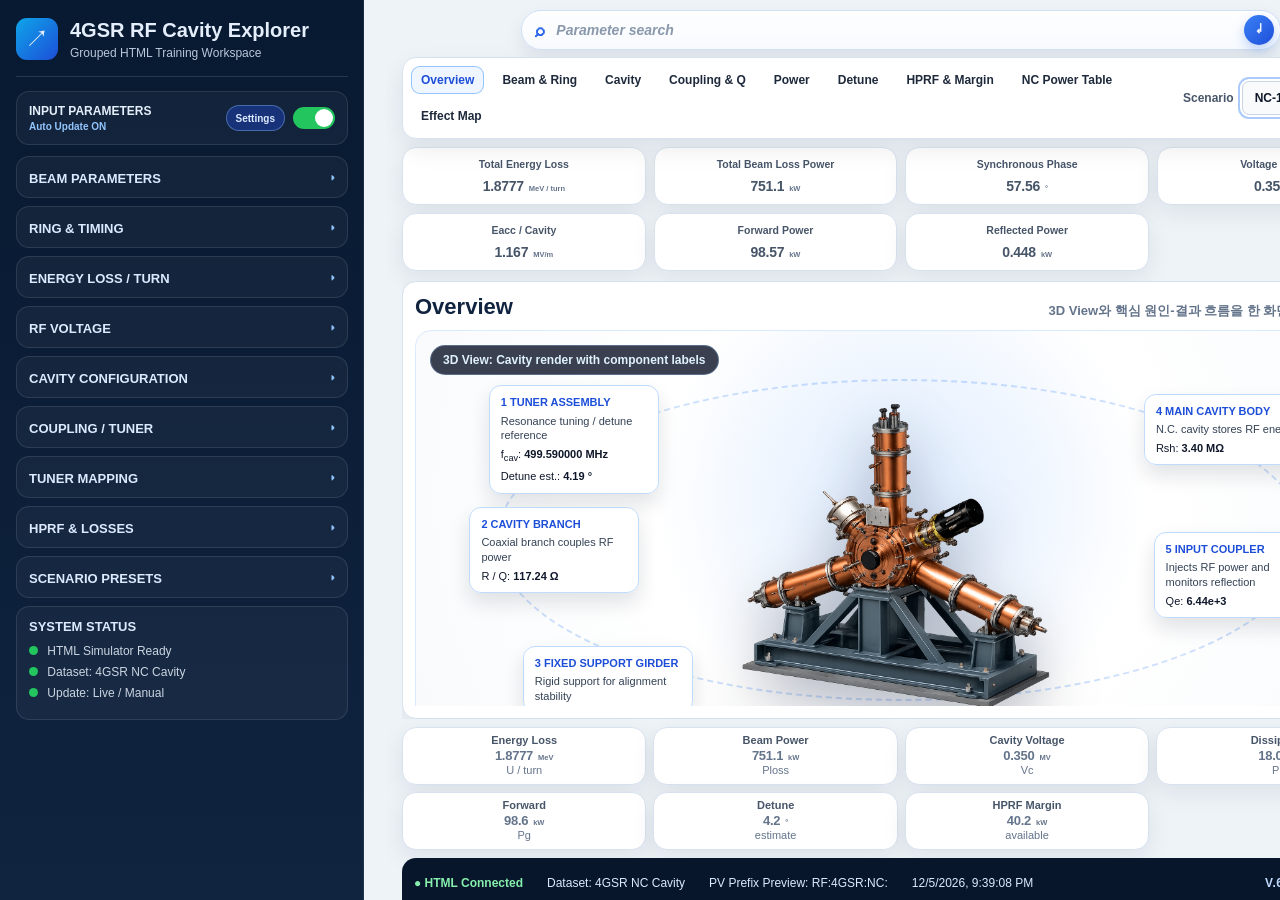
==== commit d9fe24df: "Fix GitHub Pages path for V63" ====
--- a/4gsr_rf_cavity_explorer_html_v53_calculated_formula_tooltips/index.html
+++ b/4gsr_rf_cavity_explorer_html_v53_calculated_formula_tooltips/index.html
@@ -173,6 +173,7 @@
     </aside>
 
     <main class="main-dashboard">
+      <div id="inputChangeImpactNote" class="input-change-impact-note"></div>
       <section class="search-row">
         <button type="button" id="mobileParamToggle" class="mobile-param-toggle">Parameters</button>
         <div class="parameter-search" role="search" aria-label="Parameter search">
@@ -417,6 +418,8 @@
 <aside class="right-rail">
           <section class="card result-card">
             <h2>Calculated Results</h2>
+            <div id="scenarioChangeNotice" class="scenario-change-notice">Scenario-linked values will be highlighted here.</div>
+            <div id="scenarioGlobalNotice" class="scenario-global-notice">Scenario-linked values are highlighted across the current screen.</div>
             <dl>
               <div><dt>Over-voltage Factor (q)</dt><dd id="resQ">-</dd></div>
               <div><dt>cos(φs)</dt><dd id="resCos">-</dd></div>
@@ -459,7 +462,7 @@
         <span>Dataset: 4GSR NC Cavity</span>
         <span>PV Prefix Preview: RF:4GSR:NC:</span>
         <span id="footerTime">-</span>
-        <span class="version-badge">V.53</span>
+        <span class="footer-version-wrap"><span class="version-badge">V.63</span><span class="footer-woo" aria-label="creator signature">WOO</span></span>
       </footer>
     </main>
   </div>
--- a/4gsr_rf_cavity_explorer_html_v53_calculated_formula_tooltips/style.css
+++ b/4gsr_rf_cavity_explorer_html_v53_calculated_formula_tooltips/style.css
@@ -5167,3 +5167,834 @@
 .result-card [id^="res"] {
   cursor: help;
 }
+
+
+/* v54: footer version branding polish */
+.footer-version-wrap {
+  display: inline-flex !important;
+  align-items: center !important;
+  gap: 8px !important;
+  margin-left: auto !important;
+  padding-right: 8px !important;
+  white-space: nowrap !important;
+}
+
+.footer-version-wrap .version-badge {
+  display: inline-block !important;
+  transform: translateX(-8px) !important;
+}
+
+.footer-woo {
+  display: inline-block !important;
+  color: #93c5fd !important;
+  font-weight: 900 !important;
+  letter-spacing: 0.06em !important;
+  font-size: 13px !important;
+  transform: translateX(-4px) !important;
+}
+
+
+/* v55: WOO creator signature polish */
+.footer-version-wrap {
+  display: inline-flex !important;
+  align-items: center !important;
+  gap: 10px !important;
+  margin-left: auto !important;
+  padding-right: 8px !important;
+  white-space: nowrap !important;
+}
+
+.footer-version-wrap .version-badge {
+  display: inline-block !important;
+  transform: translateX(-10px) !important;
+}
+
+.footer-woo {
+  display: inline-block !important;
+  transform: translateX(-4px) rotate(-4deg) !important;
+  font-family: "Segoe Script", "Lucida Handwriting", "Brush Script MT", "Apple Chancery", cursive !important;
+  font-size: 18px !important;
+  font-weight: 700 !important;
+  font-style: italic !important;
+  line-height: 1 !important;
+  letter-spacing: 0.015em !important;
+  color: #bfdbfe !important;
+  background: linear-gradient(135deg, #f8fbff 0%, #93c5fd 48%, #60a5fa 100%) !important;
+  -webkit-background-clip: text !important;
+  background-clip: text !important;
+  -webkit-text-fill-color: transparent !important;
+  text-shadow:
+    0 0 10px rgba(96, 165, 250, 0.28),
+    0 1px 0 rgba(255, 255, 255, 0.08) !important;
+  opacity: 0.96 !important;
+}
+
+.footer-woo::before {
+  content: "✦";
+  display: inline-block;
+  margin-right: 4px;
+  font-family: Arial, sans-serif;
+  font-size: 9px;
+  transform: translateY(-2px) rotate(12deg);
+  -webkit-text-fill-color: #93c5fd;
+  color: #93c5fd;
+  opacity: 0.9;
+}
+
+.footer-woo::after {
+  content: "";
+  display: block;
+  width: 100%;
+  height: 1px;
+  margin-top: 2px;
+  border-radius: 999px;
+  background: linear-gradient(90deg, rgba(147,197,253,0), rgba(147,197,253,0.85), rgba(147,197,253,0));
+  transform: translateY(-1px);
+}
+
+
+/* v56: prevent WOO signature clipping in footer */
+.footer-bar {
+  min-height: 42px !important;
+  height: 42px !important;
+  overflow: visible !important;
+  align-items: center !important;
+}
+
+.footer-version-wrap {
+  display: inline-flex !important;
+  align-items: center !important;
+  justify-content: flex-end !important;
+  gap: 10px !important;
+  margin-left: auto !important;
+  padding: 8px 18px 8px 0 !important;
+  min-width: 148px !important;
+  height: 34px !important;
+  overflow: visible !important;
+  white-space: nowrap !important;
+}
+
+.footer-version-wrap .version-badge {
+  display: inline-block !important;
+  transform: translateX(-6px) !important;
+  line-height: 1 !important;
+  overflow: visible !important;
+}
+
+.footer-woo {
+  display: inline-block !important;
+  position: relative !important;
+  transform: translateX(-2px) rotate(-4deg) !important;
+  transform-origin: center !important;
+  padding: 3px 4px 5px 4px !important;
+  margin: 0 !important;
+  min-width: 64px !important;
+  overflow: visible !important;
+  font-family: "Segoe Script", "Lucida Handwriting", "Brush Script MT", "Apple Chancery", cursive !important;
+  font-size: 18px !important;
+  font-weight: 700 !important;
+  font-style: italic !important;
+  line-height: 1.05 !important;
+  letter-spacing: 0.015em !important;
+  color: #bfdbfe !important;
+  background: linear-gradient(135deg, #f8fbff 0%, #93c5fd 48%, #60a5fa 100%) !important;
+  -webkit-background-clip: text !important;
+  background-clip: text !important;
+  -webkit-text-fill-color: transparent !important;
+  text-shadow:
+    0 0 10px rgba(96, 165, 250, 0.28),
+    0 1px 0 rgba(255, 255, 255, 0.08) !important;
+  opacity: 0.96 !important;
+}
+
+.footer-woo::before {
+  content: "✦";
+  display: inline-block;
+  margin-right: 4px;
+  font-family: Arial, sans-serif;
+  font-size: 9px;
+  transform: translateY(-2px) rotate(12deg);
+  -webkit-text-fill-color: #93c5fd;
+  color: #93c5fd;
+  opacity: 0.9;
+}
+
+.footer-woo::after {
+  content: "";
+  position: absolute;
+  left: 13px;
+  right: 2px;
+  bottom: 1px;
+  height: 1px;
+  border-radius: 999px;
+  background: linear-gradient(90deg, rgba(147,197,253,0), rgba(147,197,253,0.85), rgba(147,197,253,0));
+}
+
+
+/* v57: Scenario selection result-change visualization */
+.scenario-change-notice {
+  display: none;
+  margin: 6px 0 8px;
+  padding: 7px 9px;
+  border-radius: 9px;
+  border: 1px solid rgba(96, 165, 250, 0.34);
+  background: rgba(219, 234, 254, 0.72);
+  color: #1e3a8a;
+  font-size: 11px;
+  font-weight: 800;
+  line-height: 1.3;
+}
+
+.scenario-change-notice.visible {
+  display: block;
+  animation: scenarioNoticePulse 1.1s ease 1;
+}
+
+@keyframes scenarioNoticePulse {
+  0% { background: rgba(251, 191, 36, 0.38); }
+  100% { background: rgba(219, 234, 254, 0.72); }
+}
+
+.result-row.scenario-changed,
+.result.scenario-changed,
+.calculated-row.scenario-changed {
+  border-radius: 8px;
+  background: rgba(255, 247, 237, 0.96) !important;
+  box-shadow: inset 4px 0 0 #f59e0b;
+  transition: background 0.2s ease, box-shadow 0.2s ease;
+}
+
+.result-row.scenario-changed dd,
+.result.scenario-changed strong,
+.calculated-row.scenario-changed .value,
+.scenario-changed [id^="res"] {
+  color: #b45309 !important;
+  font-weight: 900 !important;
+}
+
+.result-row.scenario-flash,
+.result.scenario-flash,
+.calculated-row.scenario-flash {
+  animation: scenarioResultFlash 1.35s ease 1;
+}
+
+@keyframes scenarioResultFlash {
+  0% {
+    transform: translateX(0);
+    background: rgba(255, 237, 213, 1);
+    box-shadow: inset 5px 0 0 #f97316, 0 0 0 1px rgba(249, 115, 22, 0.35);
+  }
+  45% {
+    transform: translateX(-2px);
+    background: rgba(255, 247, 237, 1);
+  }
+  100% {
+    transform: translateX(0);
+    background: rgba(255, 247, 237, 0.96);
+    box-shadow: inset 4px 0 0 #f59e0b;
+  }
+}
+
+
+/* v58: Scenario global changed-value visualization */
+.scenario-global-notice {
+  display: none;
+  position: fixed;
+  top: 72px;
+  right: 28px;
+  z-index: 2147482500;
+  max-width: 360px;
+  padding: 9px 12px;
+  border-radius: 999px;
+  border: 1px solid rgba(249, 115, 22, 0.42);
+  background: rgba(255, 247, 237, 0.96);
+  color: #9a3412;
+  box-shadow: 0 14px 32px rgba(15, 23, 42, 0.16);
+  font-size: 12px;
+  font-weight: 900;
+  pointer-events: none;
+}
+
+.scenario-global-notice.visible {
+  display: block;
+  animation: scenarioGlobalNoticePulse 1.2s ease 1;
+}
+
+@keyframes scenarioGlobalNoticePulse {
+  0% { transform: translateY(-4px); background: rgba(254, 215, 170, 1); }
+  100% { transform: translateY(0); background: rgba(255, 247, 237, 0.96); }
+}
+
+/* General highlight target */
+.scenario-affected {
+  position: relative;
+  border-radius: 10px !important;
+  outline: 2px solid rgba(245, 158, 11, 0.72) !important;
+  outline-offset: -2px !important;
+  background: rgba(255, 247, 237, 0.94) !important;
+  box-shadow:
+    inset 4px 0 0 #f59e0b,
+    0 0 0 1px rgba(245, 158, 11, 0.10) !important;
+  transition: background 0.18s ease, outline 0.18s ease, box-shadow 0.18s ease, transform 0.18s ease;
+}
+
+.scenario-affected-flash {
+  animation: scenarioAffectedFlash 1.2s ease 1;
+}
+
+@keyframes scenarioAffectedFlash {
+  0% {
+    background: rgba(255, 237, 213, 1) !important;
+    outline-color: rgba(249, 115, 22, 0.98) !important;
+    box-shadow:
+      inset 5px 0 0 #f97316,
+      0 0 0 2px rgba(249, 115, 22, 0.28),
+      0 10px 24px rgba(249, 115, 22, 0.14) !important;
+    transform: translateY(-1px);
+  }
+  100% {
+    background: rgba(255, 247, 237, 0.94) !important;
+    transform: translateY(0);
+  }
+}
+
+.scenario-affected::after {
+  content: "CHANGED";
+  position: absolute;
+  top: 6px;
+  right: 8px;
+  padding: 2px 6px;
+  border-radius: 999px;
+  background: #f59e0b;
+  color: #111827;
+  font-size: 8px;
+  font-weight: 900;
+  letter-spacing: 0.02em;
+  line-height: 1;
+  pointer-events: none;
+}
+
+/* Do not let badge cover compact KPI cards too much. */
+.kpi-card.scenario-affected::after,
+.mini-widget.scenario-affected::after {
+  top: 4px;
+  right: 5px;
+  font-size: 7px;
+  padding: 2px 5px;
+}
+
+/* Text emphasis inside affected values */
+.scenario-affected strong,
+.scenario-affected dd,
+.scenario-affected .metric-value,
+.scenario-affected .value,
+.scenario-affected [id] {
+  color: #b45309 !important;
+}
+
+/* Table row highlight */
+.budget-table tbody tr.scenario-affected {
+  outline-offset: -3px !important;
+}
+
+/* SVG/chart containers */
+.chart-card.scenario-affected,
+.chart-box.scenario-affected,
+.power-flow-wide.scenario-affected,
+.effect-flow-card.scenario-affected,
+.info-card.scenario-affected {
+  overflow: hidden;
+}
+
+/* Labels in 3D view */
+.annotation.scenario-affected {
+  border-color: #f59e0b !important;
+  box-shadow: 0 12px 30px rgba(245, 158, 11, 0.20) !important;
+}
+
+/* Keep right Calculated Results row highlight compatible with v57 */
+.result-row.scenario-changed,
+.result.scenario-changed,
+.calculated-row.scenario-changed {
+  border-radius: 8px;
+  background: rgba(255, 247, 237, 0.96) !important;
+  box-shadow: inset 4px 0 0 #f59e0b;
+}
+
+@media (max-width: 820px) {
+  .scenario-global-notice {
+    top: 10px;
+    right: 10px;
+    left: 10px;
+    max-width: none;
+    text-align: center;
+  }
+}
+
+
+/* v59: Scenario highlight is temporary only; remove fixed notice overlap */
+.scenario-global-notice {
+  display: none !important;
+  visibility: hidden !important;
+  opacity: 0 !important;
+  pointer-events: none !important;
+}
+
+/* Temporary highlight only. It will be removed by JS after the flash. */
+.scenario-affected {
+  position: relative;
+  border-radius: 10px !important;
+  outline: 2px solid rgba(245, 158, 11, 0.72) !important;
+  outline-offset: -2px !important;
+  background: rgba(255, 247, 237, 0.94) !important;
+  box-shadow:
+    inset 4px 0 0 #f59e0b,
+    0 0 0 1px rgba(245, 158, 11, 0.10) !important;
+  transition: background 0.18s ease, outline 0.18s ease, box-shadow 0.18s ease, transform 0.18s ease;
+}
+
+.scenario-affected-flash {
+  animation: scenarioAffectedFlashV59 1.45s ease 1;
+}
+
+@keyframes scenarioAffectedFlashV59 {
+  0% {
+    background: rgba(255, 237, 213, 1) !important;
+    outline-color: rgba(249, 115, 22, 0.98) !important;
+    box-shadow:
+      inset 5px 0 0 #f97316,
+      0 0 0 2px rgba(249, 115, 22, 0.28),
+      0 10px 24px rgba(249, 115, 22, 0.14) !important;
+    transform: translateY(-1px);
+  }
+  72% {
+    background: rgba(255, 247, 237, 0.94) !important;
+    transform: translateY(0);
+  }
+  100% {
+    background: transparent !important;
+    outline-color: rgba(245, 158, 11, 0) !important;
+    box-shadow: none !important;
+  }
+}
+
+/* Make CHANGED tag temporary and smaller so it does not dominate the UI. */
+.scenario-affected::after {
+  content: "CHANGED";
+  position: absolute;
+  top: 5px;
+  right: 7px;
+  padding: 2px 5px;
+  border-radius: 999px;
+  background: rgba(245, 158, 11, 0.92);
+  color: #111827;
+  font-size: 7px;
+  font-weight: 900;
+  letter-spacing: 0.02em;
+  line-height: 1;
+  pointer-events: none;
+  animation: scenarioBadgeFadeV59 1.45s ease 1 forwards;
+}
+
+@keyframes scenarioBadgeFadeV59 {
+  0%, 70% { opacity: 1; }
+  100% { opacity: 0; }
+}
+
+/* The right rail notice is also temporary and compact. */
+.scenario-change-notice.visible {
+  display: block;
+  animation: scenarioNoticeFadeV59 1.65s ease 1 forwards;
+}
+
+@keyframes scenarioNoticeFadeV59 {
+  0%, 72% {
+    opacity: 1;
+    background: rgba(219, 234, 254, 0.72);
+  }
+  100% {
+    opacity: 0;
+    background: transparent;
+  }
+}
+
+
+/* v60: Scenario soft highlight only - no CHANGED badges, no heavy box shuffle */
+.scenario-global-notice,
+.scenario-change-notice {
+  display: none !important;
+  visibility: hidden !important;
+  opacity: 0 !important;
+  pointer-events: none !important;
+}
+
+/* Remove all CHANGED badge pseudo-elements from scenario highlight. */
+.scenario-affected::after,
+.result-row.scenario-changed::after,
+.result.scenario-changed::after,
+.calculated-row.scenario-changed::after,
+.kpi-card.scenario-affected::after,
+.mini-widget.scenario-affected::after,
+.annotation.scenario-affected::after {
+  content: none !important;
+  display: none !important;
+}
+
+/* Soft temporary emphasis only. No persistent orange labels. */
+.scenario-affected,
+.result-row.scenario-changed,
+.result.scenario-changed,
+.calculated-row.scenario-changed {
+  border-radius: 9px !important;
+  outline: 1.5px solid rgba(96, 165, 250, 0.70) !important;
+  outline-offset: -2px !important;
+  background: rgba(239, 246, 255, 0.82) !important;
+  box-shadow:
+    inset 3px 0 0 rgba(59, 130, 246, 0.78),
+    0 0 0 1px rgba(59, 130, 246, 0.08) !important;
+  transition: background 0.18s ease, outline 0.18s ease, box-shadow 0.18s ease;
+  transform: none !important;
+}
+
+.scenario-affected-flash,
+.result-row.scenario-flash,
+.result.scenario-flash,
+.calculated-row.scenario-flash {
+  animation: scenarioSoftFlashV60 1.45s ease 1 forwards !important;
+}
+
+@keyframes scenarioSoftFlashV60 {
+  0% {
+    background: rgba(219, 234, 254, 1) !important;
+    outline-color: rgba(37, 99, 235, 0.92) !important;
+    box-shadow:
+      inset 4px 0 0 rgba(37, 99, 235, 0.92),
+      0 0 0 2px rgba(96, 165, 250, 0.22) !important;
+  }
+  72% {
+    background: rgba(239, 246, 255, 0.82) !important;
+  }
+  100% {
+    background: transparent !important;
+    outline-color: rgba(96, 165, 250, 0) !important;
+    box-shadow: none !important;
+  }
+}
+
+/* Keep 3D annotation layout stable. Only glow, no badge, no transform, no text color override. */
+.annotation.scenario-affected {
+  background: rgba(239, 246, 255, 0.92) !important;
+  border-color: rgba(96, 165, 250, 0.80) !important;
+  box-shadow: 0 10px 24px rgba(59, 130, 246, 0.14) !important;
+  transform: none !important;
+}
+
+/* Prevent highlight from forcing overflow in compact cards. */
+.kpi-card.scenario-affected,
+.mini-widget.scenario-affected {
+  overflow: hidden !important;
+}
+
+/* Do not recolor every child aggressively; only values get a subtle blue emphasis. */
+.scenario-affected .metric-value,
+.scenario-affected strong,
+.scenario-affected dd,
+.scenario-changed [id^="res"] {
+  color: #1d4ed8 !important;
+}
+
+
+/* v61: actual changed-output visualization for Input Parameters */
+/* Remove confusing CHANGED text from Overview annotation highlights. */
+.annotation.label-impact b::after {
+  content: none !important;
+  display: none !important;
+}
+
+.annotation.label-impact {
+  animation: inputActualLabelPulseV61 1.35s ease-out !important;
+  border-color: rgba(59, 130, 246, 0.80) !important;
+  box-shadow: 0 0 0 3px rgba(59, 130, 246, 0.18), 0 12px 28px rgba(15, 23, 42, 0.14) !important;
+  transform: none !important;
+}
+
+@keyframes inputActualLabelPulseV61 {
+  0% { background: rgba(219, 234, 254, 0.92); }
+  100% { background: rgba(255,255,255,0.92); }
+}
+
+/* Actual changed value pulse: softer and consistent across KPI / Results / Summary / panel values. */
+.value-changed {
+  animation: valueChangedPulseV61 1.35s ease-out !important;
+  border-radius: 6px !important;
+}
+
+@keyframes valueChangedPulseV61 {
+  0% {
+    background: rgba(219, 234, 254, 1);
+    color: #1d4ed8;
+    box-shadow: 0 0 0 4px rgba(96, 165, 250, 0.26);
+  }
+  100% {
+    background: transparent;
+    box-shadow: none;
+  }
+}
+
+.changed-panel {
+  animation: changedPanelPulseV61 1.35s ease-out !important;
+}
+
+@keyframes changedPanelPulseV61 {
+  0% {
+    outline: 2px solid rgba(37, 99, 235, 0.72);
+    outline-offset: 2px;
+    background: rgba(239, 246, 255, 0.78);
+  }
+  100% {
+    outline: none;
+    background: inherit;
+  }
+}
+
+/* Temporary explanation note: tells which output areas actually changed. */
+.input-change-impact-note {
+  display: none;
+  position: fixed;
+  top: 70px;
+  right: 28px;
+  z-index: 2147482600;
+  max-width: 430px;
+  padding: 9px 12px;
+  border-radius: 12px;
+  border: 1px solid rgba(96, 165, 250, 0.36);
+  background: rgba(15, 23, 42, 0.95);
+  color: #f8fafc;
+  box-shadow: 0 16px 36px rgba(15, 23, 42, 0.26);
+  font-size: 12px;
+  font-weight: 800;
+  line-height: 1.35;
+  pointer-events: none;
+}
+
+.input-change-impact-note.visible {
+  display: block;
+  animation: inputImpactNoteFadeV61 2.15s ease 1 forwards;
+}
+
+.input-change-impact-note b {
+  color: #bfdbfe;
+}
+
+.input-change-impact-note small {
+  display: block;
+  margin-top: 3px;
+  color: #cbd5e1;
+  font-weight: 700;
+}
+
+@keyframes inputImpactNoteFadeV61 {
+  0%, 72% { opacity: 1; transform: translateY(0); }
+  100% { opacity: 0; transform: translateY(-3px); }
+}
+
+@media (max-width: 820px) {
+  .input-change-impact-note {
+    top: 10px;
+    left: 10px;
+    right: 10px;
+    max-width: none;
+  }
+}
+
+
+/* v62: light, non-intrusive highlight for Scenario and Input changes */
+/* Global/floating notices are removed; the highlight itself is enough. */
+.scenario-global-notice,
+.scenario-change-notice,
+.input-change-impact-note {
+  display: none !important;
+  visibility: hidden !important;
+  opacity: 0 !important;
+  pointer-events: none !important;
+}
+
+/* No CHANGED text anywhere. */
+.scenario-affected::after,
+.result-row.scenario-changed::after,
+.result.scenario-changed::after,
+.calculated-row.scenario-changed::after,
+.kpi-card.scenario-affected::after,
+.mini-widget.scenario-affected::after,
+.annotation.scenario-affected::after,
+.annotation.label-impact b::after {
+  content: none !important;
+  display: none !important;
+}
+
+/* Unified light highlight: thin amber border + pale fill, no box jumping. */
+.scenario-affected,
+.result-row.scenario-changed,
+.result.scenario-changed,
+.calculated-row.scenario-changed,
+.changed-panel {
+  border-radius: 9px !important;
+  outline: 1.5px solid rgba(245, 158, 11, 0.55) !important;
+  outline-offset: -2px !important;
+  background: rgba(255, 251, 235, 0.70) !important;
+  box-shadow: inset 0 0 0 1px rgba(245, 158, 11, 0.10) !important;
+  transform: none !important;
+  transition: background 0.18s ease, outline 0.18s ease, box-shadow 0.18s ease !important;
+}
+
+/* Values get only a small text background, like the user's preferred example. */
+.value-changed,
+.scenario-affected .metric-value,
+.scenario-affected strong,
+.scenario-affected dd,
+.scenario-changed [id^="res"],
+.changed-panel strong,
+.changed-panel dd {
+  color: inherit !important;
+  border-radius: 4px !important;
+  background: rgba(254, 240, 138, 0.45) !important;
+  box-shadow: none !important;
+  animation: lightValuePulseV62 1.15s ease-out 1 forwards !important;
+}
+
+/* Overview labels: light border only; no movement, no badge, no orange text. */
+.annotation.label-impact,
+.annotation.scenario-affected {
+  border-color: rgba(245, 158, 11, 0.48) !important;
+  background: rgba(255, 251, 235, 0.55) !important;
+  box-shadow: 0 8px 18px rgba(245, 158, 11, 0.08) !important;
+  transform: none !important;
+  animation: lightBoxPulseV62 1.15s ease-out 1 forwards !important;
+}
+
+/* Remove old strong pulse feeling. */
+.scenario-affected-flash,
+.result-row.scenario-flash,
+.result.scenario-flash,
+.calculated-row.scenario-flash {
+  animation: lightBoxPulseV62 1.15s ease-out 1 forwards !important;
+}
+
+@keyframes lightBoxPulseV62 {
+  0% {
+    outline-color: rgba(245, 158, 11, 0.72);
+    background: rgba(255, 251, 235, 0.86);
+  }
+  70% {
+    outline-color: rgba(245, 158, 11, 0.42);
+    background: rgba(255, 251, 235, 0.55);
+  }
+  100% {
+    outline-color: rgba(245, 158, 11, 0);
+    background: transparent;
+    box-shadow: none;
+  }
+}
+
+@keyframes lightValuePulseV62 {
+  0% {
+    background: rgba(254, 240, 138, 0.60);
+  }
+  70% {
+    background: rgba(254, 240, 138, 0.36);
+  }
+  100% {
+    background: transparent;
+  }
+}
+
+/* Keep compact cards stable. */
+.kpi-card.scenario-affected,
+.mini-widget.scenario-affected,
+.result-card dl > div.changed-panel {
+  overflow: hidden !important;
+}
+
+/* The Scenario select itself can get a subtle focus ring only. */
+.scenario-select select:focus,
+.scenario-select select.scenario-select-active {
+  outline: 2px solid rgba(59, 130, 246, 0.42) !important;
+  outline-offset: 2px !important;
+}
+
+
+/* v63: visible version update + borderless lightweight highlight */
+/* Highlight should be color-fill only. No outline/border ring. */
+.scenario-affected,
+.result-row.scenario-changed,
+.result.scenario-changed,
+.calculated-row.scenario-changed,
+.changed-panel {
+  outline: none !important;
+  border-color: transparent !important;
+  box-shadow: none !important;
+  background: rgba(254, 240, 138, 0.32) !important;
+  transform: none !important;
+}
+
+/* Calculated Results rows: only value/row fill, no border line. */
+.result-card dl > div.changed-panel,
+.result-card dl > div.scenario-affected,
+.result-card dl > div.scenario-changed {
+  outline: none !important;
+  box-shadow: none !important;
+  background: rgba(254, 240, 138, 0.26) !important;
+  border-radius: 6px !important;
+}
+
+/* Top/Bottom cards also use fill only. */
+.kpi-card.changed-panel,
+.kpi-card.scenario-affected,
+.mini-widget.changed-panel,
+.mini-widget.scenario-affected {
+  outline: none !important;
+  box-shadow: none !important;
+  background: rgba(254, 240, 138, 0.26) !important;
+}
+
+/* Overview annotations: no border pulse. Keep a very light fill only. */
+.annotation.label-impact,
+.annotation.scenario-affected,
+.annotation.changed-panel {
+  outline: none !important;
+  border-color: rgba(209, 213, 219, 0.72) !important;
+  box-shadow: none !important;
+  background: rgba(254, 240, 138, 0.18) !important;
+  transform: none !important;
+}
+
+/* Value-level effect remains subtle. */
+.value-changed,
+.scenario-affected .metric-value,
+.scenario-affected strong,
+.scenario-affected dd,
+.scenario-changed [id^="res"],
+.changed-panel strong,
+.changed-panel dd {
+  background: rgba(254, 240, 138, 0.46) !important;
+  border-radius: 4px !important;
+  box-shadow: none !important;
+  outline: none !important;
+}
+
+/* Override prior animations that used outline/shadow. */
+@keyframes lightBoxPulseV62 {
+  0% { background: rgba(254, 240, 138, 0.44); outline-color: transparent; box-shadow: none; }
+  70% { background: rgba(254, 240, 138, 0.28); outline-color: transparent; box-shadow: none; }
+  100% { background: transparent; outline-color: transparent; box-shadow: none; }
+}
+
+@keyframes changedPanelPulseV61 {
+  0% { outline: none; background: rgba(254, 240, 138, 0.32); }
+  100% { outline: none; background: transparent; }
+}
+
+@keyframes valueChangedPulseV61 {
+  0% { background: rgba(254, 240, 138, 0.46); color: inherit; box-shadow: none; }
+  100% { background: transparent; box-shadow: none; }
+}
